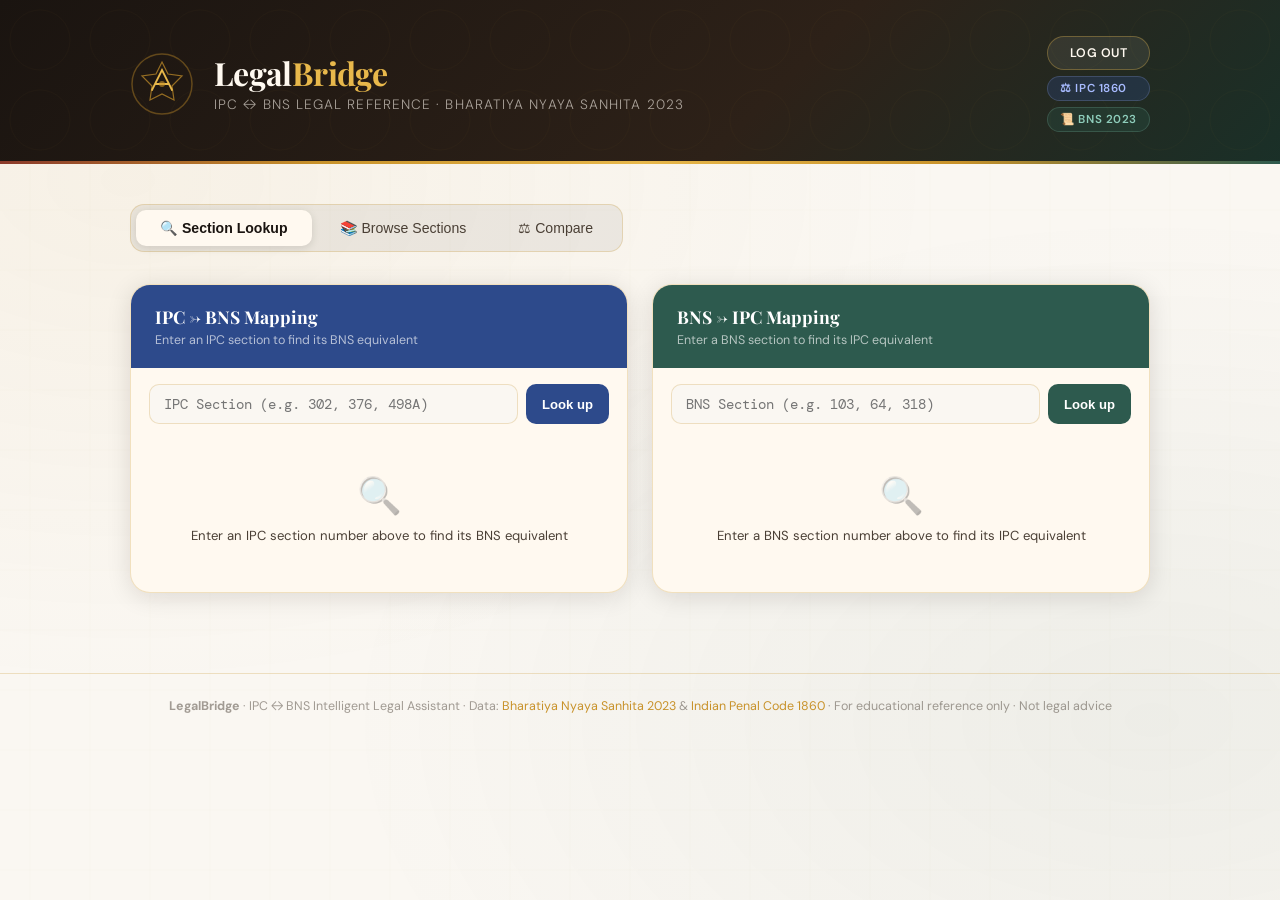
==== frontend/index.html @ 5979b71e "implement login and abount page" ====
<!DOCTYPE html>
<html lang="en">
<head>
<meta charset="UTF-8">
<meta name="viewport" content="width=device-width, initial-scale=1.0">
<title>LegalBridge - IPC to BNS Intelligent Legal Assistant</title>
<link rel="preconnect" href="https://fonts.googleapis.com">
<link rel="preconnect" href="https://fonts.gstatic.com" crossorigin>
<link href="https://fonts.googleapis.com/css2?family=Playfair+Display:wght@400;600;700&family=DM+Sans:wght@300;400;500;600&family=DM+Mono:wght@400;500&display=swap" rel="stylesheet">
<link rel="stylesheet" href="./styles.css">
</head>
<body>
<header>
  <div class="header-inner">
    <svg class="header-emblem" viewBox="0 0 64 64" fill="none" xmlns="http://www.w3.org/2000/svg">
      <circle cx="32" cy="32" r="30" stroke="#c8922a" stroke-width="1.5" stroke-opacity="0.4"/>
      <path d="M32 10 L38 22 L52 24 L42 34 L44 48 L32 42 L20 48 L22 34 L12 24 L26 22 Z" stroke="#c8922a" stroke-width="1.2" fill="none" stroke-opacity="0.7"/>
      <path d="M22 38 L32 18 L42 38 M26 32 L38 32" stroke="#e8b84b" stroke-width="1.8" stroke-linecap="round" fill="none"/>
      <circle cx="32" cy="32" r="3" fill="#c8922a" fill-opacity="0.6"/>
    </svg>
    <div class="header-text">
      <h1>Legal<span>Bridge</span></h1>
      <p>IPC ↔ BNS Legal Reference · Bharatiya Nyaya Sanhita 2023</p>
    </div>
    <div class="header-badges">
      <button class="logout-btn" type="button" onclick="logoutUser()">Log Out</button>
      <div class="badge badge-ipc">⚖ IPC 1860</div>
      <div class="badge badge-bns">📜 BNS 2023</div>
    </div>
  </div>
</header>

<main>
  <!-- TABS -->
  <div class="tabs">
    <button class="tab active" onclick="switchTab('lookup')">🔍 Section Lookup</button>
    <button class="tab" onclick="switchTab('search')">📚 Browse Sections</button>
    <button class="tab" onclick="switchTab('compare')">⚖ Compare</button>
  </div>

  <!-- LOOKUP TAB -->
  <div class="panel active" id="tab-lookup">
    <div class="lookup-grid">
      <!-- IPC to BNS -->
      <div class="sidebar-card lookup-card">
        <div class="compare-col-header lookup-card-header ipc-theme">
          <h3 class="lookup-card-title">IPC → BNS Mapping</h3>
          <p class="lookup-card-subtitle">Enter an IPC section to find its BNS equivalent</p>
        </div>
        <div class="sidebar-card-body">
          <div class="compare-section-input">
            <input type="text" id="ipcLookupInput" placeholder="IPC Section (e.g. 302, 376, 498A)" 
              onkeydown="if(event.key==='Enter') performLookup('ipc')">
            <button class="lookup-action ipc-action" onclick="performLookup('ipc')">Look up</button>
          </div>
          <div id="ipcLookupResult">
            <div class="empty-state">
              <div class="icon">🔍</div>
              <p>Enter an IPC section number above to find its BNS equivalent</p>
            </div>
          </div>
        </div>
      </div>

      <!-- BNS to IPC -->
      <div class="sidebar-card lookup-card">
        <div class="compare-col-header lookup-card-header bns-theme">
          <h3 class="lookup-card-title">BNS → IPC Mapping</h3>
          <p class="lookup-card-subtitle">Enter a BNS section to find its IPC equivalent</p>
        </div>
        <div class="sidebar-card-body">
          <div class="compare-section-input">
            <input type="text" id="bnsLookupInput" placeholder="BNS Section (e.g. 103, 64, 318)"
              onkeydown="if(event.key==='Enter') performLookup('bns')">
            <button class="lookup-action bns-action" onclick="performLookup('bns')">Look up</button>
          </div>
          <div id="bnsLookupResult">
            <div class="empty-state">
              <div class="icon">🔍</div>
              <p>Enter a BNS section number above to find its IPC equivalent</p>
            </div>
          </div>
        </div>
      </div>
    </div>
  </div>

  <!-- SEARCH/BROWSE TAB -->
  <div class="panel" id="tab-search">
    <div class="search-panel-inner">
      <h2>Browse All Sections</h2>
      <p>Search through all IPC and BNS sections by keyword, title, or section number</p>

      <div class="search-bar-row">
        <input type="text" class="search-input" id="browseInput" 
          placeholder="Search by keyword, title or section number (e.g. murder, theft, dowry, 302)..."
          oninput="browseSearch()" onkeydown="if(event.key==='Enter') browseSearch()">
        <button class="search-btn" onclick="browseSearch()">Search</button>
      </div>

      <div class="filter-row">
        <button class="filter-chip active" onclick="setFilter('all', this)">All Sections</button>
        <button class="filter-chip" onclick="setFilter('ipc', this)">IPC Only</button>
        <button class="filter-chip" onclick="setFilter('bns', this)">BNS Only</button>
        <button class="filter-chip" onclick="setFilter('new', this)">New in BNS</button>
        <button class="filter-chip" onclick="setFilter('deleted', this)">Deleted in BNS</button>
      </div>

      <div id="browseResults">
        <div class="no-results">
          <div class="icon">📚</div>
          <p>Type a keyword to search through 545 IPC and 357 BNS sections</p>
        </div>
      </div>
    </div>
  </div>

  <!-- COMPARE TAB -->
  <div class="panel" id="tab-compare">
    <div class="compare-grid">
      <div class="compare-col ipc-col sidebar-card compare-card">
        <div class="compare-col-header">
          <h3>Indian Penal Code 1860</h3>
          <p>The original criminal law of India</p>
        </div>
        <div class="compare-col-body">
          <div class="compare-section-input">
            <input type="text" id="compareIPC" placeholder="Enter IPC Section..."
              onkeydown="if(event.key==='Enter') compareSection('ipc')">
            <button onclick="compareSection('ipc')">Show</button>
          </div>
          <div id="compareIPCResult">
            <div class="empty-state">
              <div class="icon">⚖</div>
              <p>Enter an IPC section to view its details and BNS mapping</p>
            </div>
          </div>
        </div>
      </div>

      <div class="compare-connector">
        <div class="compare-connector-icon">⇄</div>
        <span>Maps to</span>
      </div>

      <div class="compare-col bns-col sidebar-card compare-card">
        <div class="compare-col-header">
          <h3>Bharatiya Nyaya Sanhita 2023</h3>
          <p>The new criminal law replacing IPC</p>
        </div>
        <div class="compare-col-body">
          <div class="compare-section-input">
            <input type="text" id="compareBNS" placeholder="Enter BNS Section..."
              onkeydown="if(event.key==='Enter') compareSection('bns')">
            <button onclick="compareSection('bns')">Show</button>
          </div>
          <div id="compareBNSResult">
            <div class="empty-state">
              <div class="icon">📜</div>
              <p>Enter a BNS section to view its details and IPC mapping</p>
            </div>
          </div>
        </div>
      </div>
    </div>
  </div>
</main>

<footer>
  <strong>LegalBridge</strong> · IPC ↔ BNS Intelligent Legal Assistant · 
  Data: <span>Bharatiya Nyaya Sanhita 2023</span> & <span>Indian Penal Code 1860</span> · 
  For educational reference only · Not legal advice
</footer>

<script src="./legal-data.js"></script>
<script src="./app.js"></script>
</body>
</html>
---- frontend/styles.css ----
:root {
    --ink: #1a1410;
    --ink-light: #4a3f35;
    --cream: #faf7f2;
    --warm-white: #fff9f0;
    --gold: #c8922a;
    --gold-light: #e8b84b;
    --gold-pale: #f5e9ce;
    --rust: #8b3a2a;
    --sage: #2d5a4e;
    --sage-light: #4a7c6e;
    --border: rgba(200, 146, 42, 0.25);
    --shadow: rgba(26, 20, 16, 0.12);
    --ipc-color: #2d4a8b;
    --ipc-light: #e8edf7;
    --bns-color: #2d5a4e;
    --bns-light: #e6f0ed;
    --new-color: #7b3a8b;
    --new-light: #f0e6f5;
  }

  * { box-sizing: border-box; margin: 0; padding: 0; }

  body {
    font-family: 'DM Sans', sans-serif;
    background: var(--cream);
    color: var(--ink);
    min-height: 100vh;
    overflow-x: hidden;
  }

  /* BACKGROUND TEXTURE */
  body::before {
    content: '';
    position: fixed;
    inset: 0;
    background: 
      radial-gradient(ellipse at 10% 20%, rgba(200,146,42,0.06) 0%, transparent 50%),
      radial-gradient(ellipse at 90% 80%, rgba(45,90,78,0.06) 0%, transparent 50%),
      url("data:image/svg+xml,%3Csvg xmlns='http://www.w3.org/2000/svg' width='60' height='60'%3E%3Cpath d='M0 0h60v60H0z' fill='none'/%3E%3Cpath d='M30 0v60M0 30h60' stroke='%23c8922a' stroke-width='0.3' stroke-opacity='0.08'/%3E%3C/svg%3E");
    pointer-events: none;
    z-index: 0;
  }

  /* HEADER */
  header {
    position: relative;
    z-index: 10;
    background: linear-gradient(135deg, var(--ink) 0%, #2d2118 60%, #1a3028 100%);
    padding: 0;
    overflow: hidden;
  }

  header::before {
    content: '';
    position: absolute;
    inset: 0;
    background: url("data:image/svg+xml,%3Csvg xmlns='http://www.w3.org/2000/svg' width='80' height='80'%3E%3Ccircle cx='40' cy='40' r='30' fill='none' stroke='%23c8922a' stroke-width='0.5' stroke-opacity='0.12'/%3E%3C/svg%3E");
    opacity: 0.5;
  }

  header::after {
    content: '';
    position: absolute;
    bottom: 0;
    left: 0;
    right: 0;
    height: 3px;
    background: linear-gradient(90deg, var(--rust), var(--gold), var(--gold-light), var(--gold), var(--sage));
  }

  .header-inner {
    position: relative;
    max-width: 1100px;
    margin: 0 auto;
    padding: 36px 40px 32px;
    display: flex;
    align-items: center;
    gap: 20px;
  }

  .header-emblem {
    width: 64px;
    height: 64px;
    flex-shrink: 0;
  }

  .header-text h1 {
    font-family: 'Playfair Display', serif;
    font-size: 2rem;
    font-weight: 700;
    color: var(--warm-white);
    letter-spacing: -0.02em;
    line-height: 1.1;
  }

  .header-text h1 span {
    color: var(--gold-light);
  }

  .header-text p {
    color: rgba(255,249,240,0.6);
    font-size: 0.85rem;
    margin-top: 6px;
    font-weight: 300;
    letter-spacing: 0.08em;
    text-transform: uppercase;
  }

  .header-badges {
    margin-left: auto;
    display: flex;
    flex-direction: column;
    gap: 6px;
    text-align: right;
  }

  .logout-btn {
    padding: 8px 14px;
    border-radius: 999px;
    border: 1px solid rgba(232, 184, 75, 0.32);
    background: rgba(255, 249, 240, 0.08);
    color: var(--warm-white);
    font-family: 'DM Sans', sans-serif;
    font-size: 0.78rem;
    font-weight: 600;
    letter-spacing: 0.04em;
    text-transform: uppercase;
    cursor: pointer;
    transition: transform 0.2s, background 0.2s, border-color 0.2s;
  }

  .logout-btn:hover {
    transform: translateY(-1px);
    background: rgba(232, 184, 75, 0.16);
    border-color: rgba(232, 184, 75, 0.5);
  }

  .badge {
    display: inline-flex;
    align-items: center;
    gap: 6px;
    padding: 4px 12px;
    border-radius: 100px;
    font-size: 0.72rem;
    font-weight: 600;
    letter-spacing: 0.05em;
    text-transform: uppercase;
  }

  .badge-ipc { background: rgba(45,74,139,0.3); color: #a8bbff; border: 1px solid rgba(168,187,255,0.2); }
  .badge-bns { background: rgba(45,90,78,0.3); color: #8ecdbb; border: 1px solid rgba(142,205,187,0.2); }

  /* MAIN */
  main {
    position: relative;
    z-index: 1;
    max-width: 1100px;
    margin: 0 auto;
    padding: 40px 40px 80px;
  }

  /* TABS */
  .tabs {
    display: flex;
    gap: 4px;
    background: rgba(26,20,16,0.06);
    border-radius: 14px;
    padding: 5px;
    margin-bottom: 32px;
    width: fit-content;
    border: 1px solid var(--border);
  }

  .tab {
    padding: 10px 24px;
    border-radius: 10px;
    font-size: 0.88rem;
    font-weight: 500;
    cursor: pointer;
    border: none;
    background: transparent;
    color: var(--ink-light);
    transition: all 0.2s;
    display: flex;
    align-items: center;
    gap: 8px;
  }

  .tab.active {
    background: var(--warm-white);
    color: var(--ink);
    font-weight: 600;
    box-shadow: 0 2px 8px var(--shadow);
  }

  .tab:hover:not(.active) { background: rgba(255,249,240,0.5); color: var(--ink); }

  /* PANELS */
  .panel { display: none; }
  .panel.active { display: block; }

  /* AI ASSISTANT PANEL */
  .ai-panel {
    display: grid;
    grid-template-columns: 1fr 380px;
    gap: 24px;
    align-items: start;
  }

  /* CHAT SECTION */
  .chat-section {
    background: var(--warm-white);
    border-radius: 20px;
    border: 1px solid var(--border);
    overflow: hidden;
    box-shadow: 0 4px 24px var(--shadow);
    display: flex;
    flex-direction: column;
  }

  .chat-header {
    padding: 18px 24px;
    background: linear-gradient(135deg, var(--ink) 0%, #2d2118 100%);
    display: flex;
    align-items: center;
    gap: 12px;
  }

  .chat-header-icon {
    width: 36px;
    height: 36px;
    background: linear-gradient(135deg, var(--gold), var(--gold-light));
    border-radius: 50%;
    display: flex;
    align-items: center;
    justify-content: center;
    font-size: 16px;
  }

  .chat-header h3 {
    font-family: 'Playfair Display', serif;
    color: var(--warm-white);
    font-size: 1rem;
    font-weight: 600;
  }

  .chat-header p {
    color: rgba(255,249,240,0.55);
    font-size: 0.75rem;
    margin-top: 1px;
  }

  .ai-status {
    margin-left: auto;
    display: flex;
    align-items: center;
    gap: 6px;
    font-size: 0.72rem;
    color: #8ecdbb;
    font-weight: 500;
  }

  .ai-dot {
    width: 7px;
    height: 7px;
    background: #4ade80;
    border-radius: 50%;
    animation: pulse-dot 2s ease-in-out infinite;
  }

  @keyframes pulse-dot {
    0%, 100% { opacity: 1; transform: scale(1); }
    50% { opacity: 0.5; transform: scale(0.8); }
  }

  .chat-messages {
    min-height: 380px;
    max-height: 500px;
    overflow-y: auto;
    padding: 20px;
    display: flex;
    flex-direction: column;
    gap: 16px;
    scroll-behavior: smooth;
  }

  .chat-messages::-webkit-scrollbar { width: 4px; }
  .chat-messages::-webkit-scrollbar-track { background: transparent; }
  .chat-messages::-webkit-scrollbar-thumb { background: var(--border); border-radius: 4px; }

  .message {
    display: flex;
    gap: 12px;
    animation: msg-in 0.3s ease-out;
  }

  @keyframes msg-in {
    from { opacity: 0; transform: translateY(10px); }
    to { opacity: 1; transform: translateY(0); }
  }

  .message.user { flex-direction: row-reverse; }

  .msg-avatar {
    width: 34px;
    height: 34px;
    border-radius: 50%;
    display: flex;
    align-items: center;
    justify-content: center;
    font-size: 15px;
    flex-shrink: 0;
    margin-top: 2px;
  }

  .msg-avatar.ai { background: linear-gradient(135deg, var(--ink), #2d2118); color: var(--gold-light); border: 1px solid var(--border); }
  .msg-avatar.user { background: linear-gradient(135deg, var(--sage), var(--sage-light)); color: white; }

  .msg-bubble {
    max-width: 82%;
    padding: 12px 16px;
    border-radius: 16px;
    font-size: 0.875rem;
    line-height: 1.65;
  }

  .message.ai .msg-bubble {
    background: rgba(200,146,42,0.06);
    border: 1px solid var(--border);
    border-top-left-radius: 4px;
    color: var(--ink);
  }

  .message.user .msg-bubble {
    background: linear-gradient(135deg, var(--sage), var(--sage-light));
    color: white;
    border-top-right-radius: 4px;
  }

  .msg-bubble strong { font-weight: 600; }
  .msg-bubble .section-tag {
    display: inline-block;
    padding: 1px 8px;
    border-radius: 4px;
    font-size: 0.78rem;
    font-weight: 600;
    font-family: 'DM Mono', monospace;
    margin: 1px 2px;
  }

  .section-tag.ipc { background: var(--ipc-light); color: var(--ipc-color); }
  .section-tag.bns { background: var(--bns-light); color: var(--bns-color); }

  .typing-indicator {
    display: flex;
    align-items: center;
    gap: 4px;
    padding: 12px 16px;
  }

  .typing-dot {
    width: 7px;
    height: 7px;
    background: var(--gold);
    border-radius: 50%;
    animation: typing 1.2s ease-in-out infinite;
  }

  .typing-dot:nth-child(2) { animation-delay: 0.2s; }
  .typing-dot:nth-child(3) { animation-delay: 0.4s; }

  @keyframes typing {
    0%, 60%, 100% { transform: translateY(0); opacity: 0.4; }
    30% { transform: translateY(-6px); opacity: 1; }
  }

  /* CHAT INPUT */
  .chat-input-area {
    padding: 16px 20px;
    border-top: 1px solid var(--border);
    background: var(--cream);
    display: flex;
    gap: 10px;
  }

  .chat-input {
    flex: 1;
    padding: 12px 16px;
    border-radius: 12px;
    border: 1.5px solid var(--border);
    background: var(--warm-white);
    font-family: 'DM Sans', sans-serif;
    font-size: 0.88rem;
    color: var(--ink);
    outline: none;
    resize: none;
    transition: border-color 0.2s;
    min-height: 48px;
    max-height: 120px;
  }

  .chat-input:focus { border-color: var(--gold); }
  .chat-input::placeholder { color: rgba(74,63,53,0.45); }

  .send-btn {
    width: 48px;
    height: 48px;
    border-radius: 12px;
    border: none;
    background: linear-gradient(135deg, var(--gold), var(--gold-light));
    color: var(--ink);
    cursor: pointer;
    display: flex;
    align-items: center;
    justify-content: center;
    font-size: 18px;
    transition: all 0.2s;
    flex-shrink: 0;
  }

  .send-btn:hover { transform: translateY(-1px); box-shadow: 0 4px 12px rgba(200,146,42,0.4); }
  .send-btn:active { transform: translateY(0); }
  .send-btn:disabled { opacity: 0.4; cursor: not-allowed; transform: none; }

  /* QUICK PROMPTS */
  .quick-prompts {
    padding: 14px 20px;
    border-top: 1px solid var(--border);
    display: flex;
    flex-wrap: wrap;
    gap: 6px;
    background: rgba(200,146,42,0.03);
  }

  .quick-prompts p {
    width: 100%;
    font-size: 0.72rem;
    color: var(--ink-light);
    font-weight: 500;
    letter-spacing: 0.05em;
    text-transform: uppercase;
    margin-bottom: 2px;
  }

  .qprompt {
    padding: 6px 12px;
    border-radius: 8px;
    border: 1px solid var(--border);
    background: var(--warm-white);
    font-size: 0.78rem;
    color: var(--ink-light);
    cursor: pointer;
    transition: all 0.15s;
    font-family: 'DM Sans', sans-serif;
  }

  .qprompt:hover { background: var(--gold-pale); color: var(--ink); border-color: var(--gold); }

  /* SIDEBAR */
  .sidebar { display: flex; flex-direction: column; gap: 16px; }

  .sidebar-card {
    background: var(--warm-white);
    border-radius: 16px;
    border: 1px solid var(--border);
    overflow: hidden;
    box-shadow: 0 2px 12px var(--shadow);
  }

  .sidebar-card-header {
    padding: 14px 18px;
    display: flex;
    align-items: center;
    gap: 10px;
    border-bottom: 1px solid var(--border);
  }

  .sidebar-card-header h3 {
    font-size: 0.85rem;
    font-weight: 600;
    color: var(--ink);
  }

  .sidebar-card-header .icon {
    width: 28px;
    height: 28px;
    border-radius: 8px;
    display: flex;
    align-items: center;
    justify-content: center;
    font-size: 13px;
  }

  .sidebar-card-body { padding: 16px 18px; }

  /* LOOKUP SECTION */
  .lookup-group { margin-bottom: 12px; }

  .lookup-group label {
    display: block;
    font-size: 0.75rem;
    font-weight: 600;
    letter-spacing: 0.05em;
    text-transform: uppercase;
    color: var(--ink-light);
    margin-bottom: 6px;
  }

  .lookup-input-row {
    display: flex;
    gap: 8px;
  }

  .lookup-input {
    flex: 1;
    padding: 10px 14px;
    border-radius: 10px;
    border: 1.5px solid var(--border);
    background: var(--cream);
    font-family: 'DM Mono', monospace;
    font-size: 0.88rem;
    color: var(--ink);
    outline: none;
    transition: border-color 0.2s;
  }

  .lookup-input:focus { border-color: var(--gold); }
  .lookup-input::placeholder { color: rgba(74,63,53,0.35); font-family: 'DM Sans', sans-serif; }

  .lookup-btn {
    padding: 10px 16px;
    border-radius: 10px;
    border: none;
    font-size: 0.82rem;
    font-weight: 600;
    cursor: pointer;
    transition: all 0.2s;
    white-space: nowrap;
  }

  .lookup-btn.ipc-btn { background: var(--ipc-light); color: var(--ipc-color); }
  .lookup-btn.ipc-btn:hover { background: var(--ipc-color); color: white; }
  .lookup-btn.bns-btn { background: var(--bns-light); color: var(--bns-color); }
  .lookup-btn.bns-btn:hover { background: var(--bns-color); color: white; }

  /* RESULT CARD */
  .result-card {
    border-radius: 12px;
    border: 1px solid var(--border);
    overflow: hidden;
    margin-bottom: 10px;
    transition: all 0.2s;
  }

  .result-card:hover { box-shadow: 0 4px 16px var(--shadow); }

  .result-card-header {
    padding: 10px 14px;
    display: flex;
    align-items: center;
    gap: 10px;
  }

  .result-card.ipc .result-card-header { background: var(--ipc-light); }
  .result-card.bns .result-card-header { background: var(--bns-light); }
  .result-card.new .result-card-header { background: var(--new-light); }

  .section-number {
    font-family: 'DM Mono', monospace;
    font-size: 0.85rem;
    font-weight: 600;
    padding: 3px 10px;
    border-radius: 6px;
  }

  .result-card.ipc .section-number { background: var(--ipc-color); color: white; }
  .result-card.bns .section-number { background: var(--bns-color); color: white; }
  .result-card.new .section-number { background: var(--new-color); color: white; }

  .result-card-title {
    font-size: 0.82rem;
    font-weight: 600;
    color: var(--ink);
    flex: 1;
    line-height: 1.3;
  }

  .result-card-body {
    padding: 12px 14px;
    font-size: 0.8rem;
    color: var(--ink-light);
    line-height: 1.65;
    border-top: 1px solid rgba(200,146,42,0.1);
    max-height: 120px;
    overflow-y: auto;
  }

  .result-card-body::-webkit-scrollbar { width: 3px; }
  .result-card-body::-webkit-scrollbar-thumb { background: var(--border); border-radius: 3px; }

  .result-card-footer {
    padding: 8px 14px;
    background: rgba(200,146,42,0.04);
    border-top: 1px solid rgba(200,146,42,0.1);
    display: flex;
    align-items: center;
    gap: 6px;
    flex-wrap: wrap;
  }

  .result-card-footer span {
    font-size: 0.72rem;
    color: var(--ink-light);
    font-weight: 500;
  }

  .map-tag {
    display: inline-flex;
    align-items: center;
    gap: 4px;
    padding: 2px 8px;
    border-radius: 4px;
    font-size: 0.72rem;
    font-weight: 600;
    font-family: 'DM Mono', monospace;
    cursor: pointer;
    transition: all 0.15s;
    text-decoration: none;
  }

  .map-tag.ipc { background: var(--ipc-light); color: var(--ipc-color); }
  .map-tag.ipc:hover { background: var(--ipc-color); color: white; }
  .map-tag.bns { background: var(--bns-light); color: var(--bns-color); }
  .map-tag.bns:hover { background: var(--bns-color); color: white; }
  .map-tag.new-section { background: var(--new-light); color: var(--new-color); }

  /* SEARCH PANEL */
  .search-panel-inner {
    background: var(--warm-white);
    border-radius: 20px;
    border: 1px solid var(--border);
    padding: 28px;
    box-shadow: 0 4px 24px var(--shadow);
  }

  .search-panel-inner h2 {
    font-family: 'Playfair Display', serif;
    font-size: 1.4rem;
    margin-bottom: 6px;
    color: var(--ink);
  }

  .search-panel-inner > p {
    color: var(--ink-light);
    font-size: 0.875rem;
    margin-bottom: 24px;
  }

  .search-bar-row {
    display: flex;
    gap: 12px;
    margin-bottom: 24px;
  }

  .search-input {
    flex: 1;
    padding: 14px 18px;
    border-radius: 12px;
    border: 2px solid var(--border);
    background: var(--cream);
    font-family: 'DM Sans', sans-serif;
    font-size: 0.92rem;
    color: var(--ink);
    outline: none;
    transition: border-color 0.2s;
  }

  .search-input:focus { border-color: var(--gold); }

  .search-btn {
    padding: 14px 24px;
    border-radius: 12px;
    border: none;
    background: linear-gradient(135deg, var(--ink), #2d2118);
    color: var(--gold-light);
    font-size: 0.9rem;
    font-weight: 600;
    cursor: pointer;
    transition: all 0.2s;
    white-space: nowrap;
  }

  .search-btn:hover { transform: translateY(-1px); box-shadow: 0 4px 16px var(--shadow); }

  .filter-row {
    display: flex;
    gap: 8px;
    margin-bottom: 24px;
    flex-wrap: wrap;
  }

  .filter-chip {
    padding: 7px 16px;
    border-radius: 100px;
    border: 1.5px solid var(--border);
    background: transparent;
    font-size: 0.8rem;
    font-weight: 500;
    cursor: pointer;
    transition: all 0.15s;
    color: var(--ink-light);
    font-family: 'DM Sans', sans-serif;
  }

  .filter-chip.active, .filter-chip:hover {
    background: var(--gold-pale);
    border-color: var(--gold);
    color: var(--ink);
  }

  .results-grid {
    display: grid;
    grid-template-columns: repeat(auto-fill, minmax(300px, 1fr));
    gap: 16px;
  }

  .no-results {
    text-align: center;
    padding: 60px 20px;
    color: var(--ink-light);
  }

  .no-results .icon { font-size: 48px; margin-bottom: 12px; opacity: 0.5; }
  .no-results p { font-size: 0.95rem; }

  /* COMPARE PANEL */
  .compare-grid {
    display: grid;
    grid-template-columns: 1fr 60px 1fr;
    gap: 0;
    align-items: start;
  }

  .compare-col {
    background: var(--warm-white);
    border-radius: 20px;
    border: 1px solid var(--border);
    overflow: hidden;
    box-shadow: 0 4px 24px var(--shadow);
  }

  .compare-col-header {
    padding: 20px 24px;
  }

  .compare-col.ipc-col .compare-col-header { background: var(--ipc-color); }
  .compare-col.bns-col .compare-col-header { background: var(--bns-color); }

  .compare-col-header h3 {
    font-family: 'Playfair Display', serif;
    color: white;
    font-size: 1.1rem;
  }

  .compare-col-header p { color: rgba(255,255,255,0.65); font-size: 0.78rem; margin-top: 4px; }

  .compare-col-body { padding: 20px; }

  .compare-connector {
    display: flex;
    flex-direction: column;
    align-items: center;
    justify-content: center;
    padding-top: 100px;
    gap: 8px;
    color: var(--gold);
    font-size: 24px;
    opacity: 0.6;
  }

  .compare-connector span { font-size: 0.7rem; font-weight: 700; letter-spacing: 0.1em; color: var(--gold); text-transform: uppercase; writing-mode: horizontal-tb; }

  .compare-section-input {
    display: flex;
    gap: 8px;
    margin-bottom: 16px;
  }

  .compare-section-input input {
    flex: 1;
    padding: 10px 14px;
    border-radius: 10px;
    border: 1.5px solid var(--border);
    background: var(--cream);
    font-family: 'DM Mono', monospace;
    font-size: 0.88rem;
    color: var(--ink);
    outline: none;
  }

  .compare-section-input input:focus { border-color: var(--gold); }
  .compare-section-input button {
    padding: 10px 16px;
    border-radius: 10px;
    border: none;
    font-size: 0.82rem;
    font-weight: 600;
    cursor: pointer;
    transition: all 0.2s;
  }

  .ipc-col .compare-section-input button { background: var(--ipc-color); color: white; }
  .bns-col .compare-section-input button { background: var(--bns-color); color: white; }

  .compare-result { min-height: 200px; }

  /* STATS CARD */
  .stats-row {
    display: grid;
    grid-template-columns: repeat(4, 1fr);
    gap: 14px;
    margin-bottom: 32px;
  }

  .stat-card {
    background: var(--warm-white);
    border-radius: 14px;
    border: 1px solid var(--border);
    padding: 18px 20px;
    text-align: center;
    box-shadow: 0 2px 10px var(--shadow);
  }

  .stat-number {
    font-family: 'Playfair Display', serif;
    font-size: 2rem;
    font-weight: 700;
    color: var(--gold);
    line-height: 1;
  }

  .stat-label { font-size: 0.75rem; color: var(--ink-light); margin-top: 4px; font-weight: 500; }

  /* LOADING */
  .loading {
    display: flex;
    align-items: center;
    gap: 8px;
    color: var(--ink-light);
    font-size: 0.85rem;
    padding: 12px 0;
  }

  .spinner {
    width: 18px;
    height: 18px;
    border: 2px solid var(--border);
    border-top-color: var(--gold);
    border-radius: 50%;
    animation: spin 0.8s linear infinite;
  }

  @keyframes spin { to { transform: rotate(360deg); } }

  /* EMPTY STATE */
  .empty-state {
    text-align: center;
    padding: 32px 16px;
    color: var(--ink-light);
  }

  .empty-state .icon { font-size: 36px; margin-bottom: 8px; opacity: 0.4; }
  .empty-state p { font-size: 0.82rem; }

  /* FOOTER */
  footer {
    position: relative;
    z-index: 1;
    text-align: center;
    padding: 24px 40px;
    border-top: 1px solid var(--border);
    color: rgba(74,63,53,0.5);
    font-size: 0.78rem;
  }

  footer span { color: var(--gold); }

  /* RESPONSIVE */
  @media (max-width: 860px) {
    .ai-panel { grid-template-columns: 1fr; }`r`n    .lookup-grid { grid-template-columns: 1fr; }
    .header-inner { flex-wrap: wrap; }
    .header-badges { margin-left: 0; flex-direction: row; }
    .logout-btn { margin-left: auto; }
    .compare-grid { grid-template-columns: 1fr; }
    .compare-connector { display: none; }
    .stats-row { grid-template-columns: repeat(2, 1fr); }
    main { padding: 24px 20px 60px; }
  }

  /* TOOLTIP */
  [data-tooltip] { position: relative; cursor: help; }
  [data-tooltip]::after {
    content: attr(data-tooltip);
    position: absolute;
    bottom: calc(100% + 6px);
    left: 50%;
    transform: translateX(-50%);
    background: var(--ink);
    color: var(--warm-white);
    padding: 5px 10px;
    border-radius: 6px;
    font-size: 0.72rem;
    white-space: nowrap;
    pointer-events: none;
    opacity: 0;
    transition: opacity 0.2s;
    z-index: 100;
  }

  [data-tooltip]:hover::after { opacity: 1; }

  /* SCROLLBAR */
  ::-webkit-scrollbar { width: 6px; height: 6px; }
  ::-webkit-scrollbar-track { background: transparent; }
  ::-webkit-scrollbar-thumb { background: rgba(200,146,42,0.25); border-radius: 6px; }

  .msg-content p { margin-bottom: 8px; }
  .msg-content p:last-child { margin-bottom: 0; }
  .msg-content ul { padding-left: 18px; margin: 6px 0; }
  .msg-content li { margin-bottom: 4px; }

  .arrow-connector {
    display: flex;
    align-items: center;
    justify-content: center;
    font-size: 20px;
    color: var(--gold);
    margin: 4px 0;
  }

  .cleared-msg {
    text-align: center;
    color: var(--ink-light);
    font-size: 0.8rem;
    padding: 8px;
    font-style: italic;
  }
  .lookup-grid {
    display: grid;
    grid-template-columns: 1fr 1fr;
    gap: 24px;
  }

  .lookup-card,
  .compare-card {
    border-radius: 20px;
  }

  .lookup-card {
    box-shadow: 0 4px 24px var(--shadow);
  }

  .lookup-card-header {
    padding: 20px 24px;
  }

  .lookup-card-header.ipc-theme {
    background: var(--ipc-color);
  }

  .lookup-card-header.bns-theme {
    background: var(--bns-color);
  }

  .lookup-card-title {
    font-family: 'Playfair Display', serif;
    color: white;
    font-size: 1.1rem;
  }

  .lookup-card-subtitle {
    color: rgba(255,255,255,0.65);
    font-size: 0.78rem;
    margin-top: 4px;
  }

  .lookup-action {
    padding: 10px 16px;
    border-radius: 10px;
    border: none;
    color: white;
    font-size: 0.82rem;
    font-weight: 600;
    cursor: pointer;
    transition: all 0.2s;
  }

  .lookup-action.ipc-action {
    background: var(--ipc-color);
  }

  .lookup-action.bns-action {
    background: var(--bns-color);
  }

  .compare-connector-icon {
    font-size: 28px;
  }

  .mapping-caption,
  .mapping-more,
  .mapping-empty,
  .results-meta {
    font-size: 0.8rem;
    color: var(--ink-light);
  }

  .mapping-caption {
    font-size: 0.72rem;
    font-weight: 500;
  }

  .mapping-more,
  .mapping-empty {
    font-size: 0.72rem;
  }

  .results-meta {
    margin-bottom: 14px;
  }

  .status-alert {
    padding: 10px;
    background: rgba(139,58,42,0.1);
    border-radius: 8px;
    font-size: 0.8rem;
    color: var(--rust);
  }

  .status-alert-spacious {
    padding: 12px;
    background: rgba(139,58,42,0.08);
    border-radius: 10px;
    font-size: 0.85rem;
  }

  .section-subheading {
    margin-top: 12px;
    margin-bottom: 8px;
    font-size: 0.78rem;
    font-weight: 600;
    letter-spacing: 0.05em;
    text-transform: uppercase;
    color: var(--ink-light);
  }

  .new-section-note {
    margin-top: 12px;
    padding: 10px 14px;
    background: var(--new-light);
    border-radius: 10px;
    font-size: 0.82rem;
    color: var(--new-color);
  }

  .text-danger {
    color: var(--rust);
  }
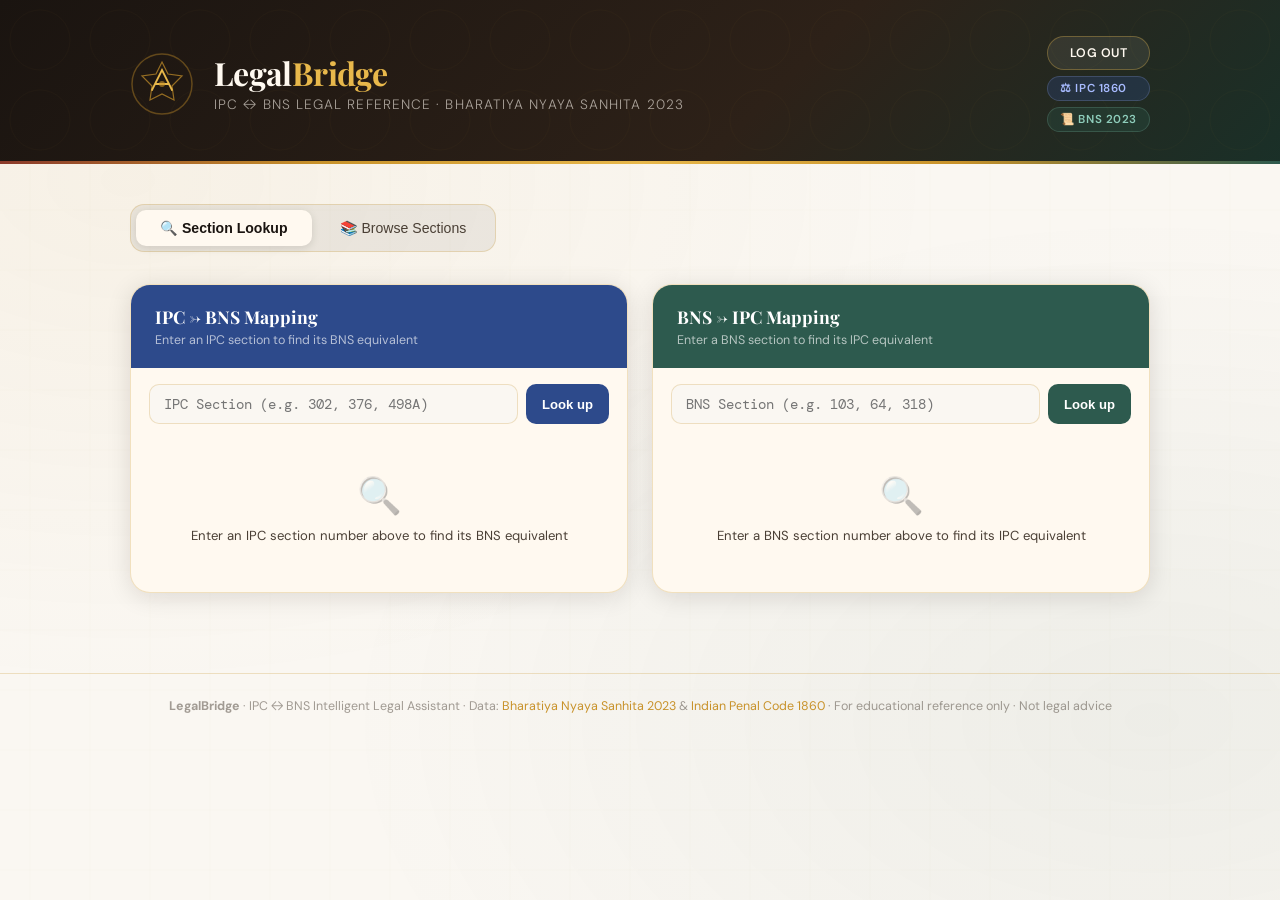
==== commit c4381f37: "removed duplicate compare section and finalized frontend integration" ====
--- a/frontend/index.html
+++ b/frontend/index.html
@@ -35,7 +35,6 @@
   <div class="tabs">
     <button class="tab active" onclick="switchTab('lookup')">🔍 Section Lookup</button>
     <button class="tab" onclick="switchTab('search')">📚 Browse Sections</button>
-    <button class="tab" onclick="switchTab('compare')">⚖ Compare</button>
   </div>
 
   <!-- LOOKUP TAB -->
@@ -115,55 +114,6 @@
     </div>
   </div>
 
-  <!-- COMPARE TAB -->
-  <div class="panel" id="tab-compare">
-    <div class="compare-grid">
-      <div class="compare-col ipc-col sidebar-card compare-card">
-        <div class="compare-col-header">
-          <h3>Indian Penal Code 1860</h3>
-          <p>The original criminal law of India</p>
-        </div>
-        <div class="compare-col-body">
-          <div class="compare-section-input">
-            <input type="text" id="compareIPC" placeholder="Enter IPC Section..."
-              onkeydown="if(event.key==='Enter') compareSection('ipc')">
-            <button onclick="compareSection('ipc')">Show</button>
-          </div>
-          <div id="compareIPCResult">
-            <div class="empty-state">
-              <div class="icon">⚖</div>
-              <p>Enter an IPC section to view its details and BNS mapping</p>
-            </div>
-          </div>
-        </div>
-      </div>
-
-      <div class="compare-connector">
-        <div class="compare-connector-icon">⇄</div>
-        <span>Maps to</span>
-      </div>
-
-      <div class="compare-col bns-col sidebar-card compare-card">
-        <div class="compare-col-header">
-          <h3>Bharatiya Nyaya Sanhita 2023</h3>
-          <p>The new criminal law replacing IPC</p>
-        </div>
-        <div class="compare-col-body">
-          <div class="compare-section-input">
-            <input type="text" id="compareBNS" placeholder="Enter BNS Section..."
-              onkeydown="if(event.key==='Enter') compareSection('bns')">
-            <button onclick="compareSection('bns')">Show</button>
-          </div>
-          <div id="compareBNSResult">
-            <div class="empty-state">
-              <div class="icon">📜</div>
-              <p>Enter a BNS section to view its details and IPC mapping</p>
-            </div>
-          </div>
-        </div>
-      </div>
-    </div>
-  </div>
 </main>
 
 <footer>
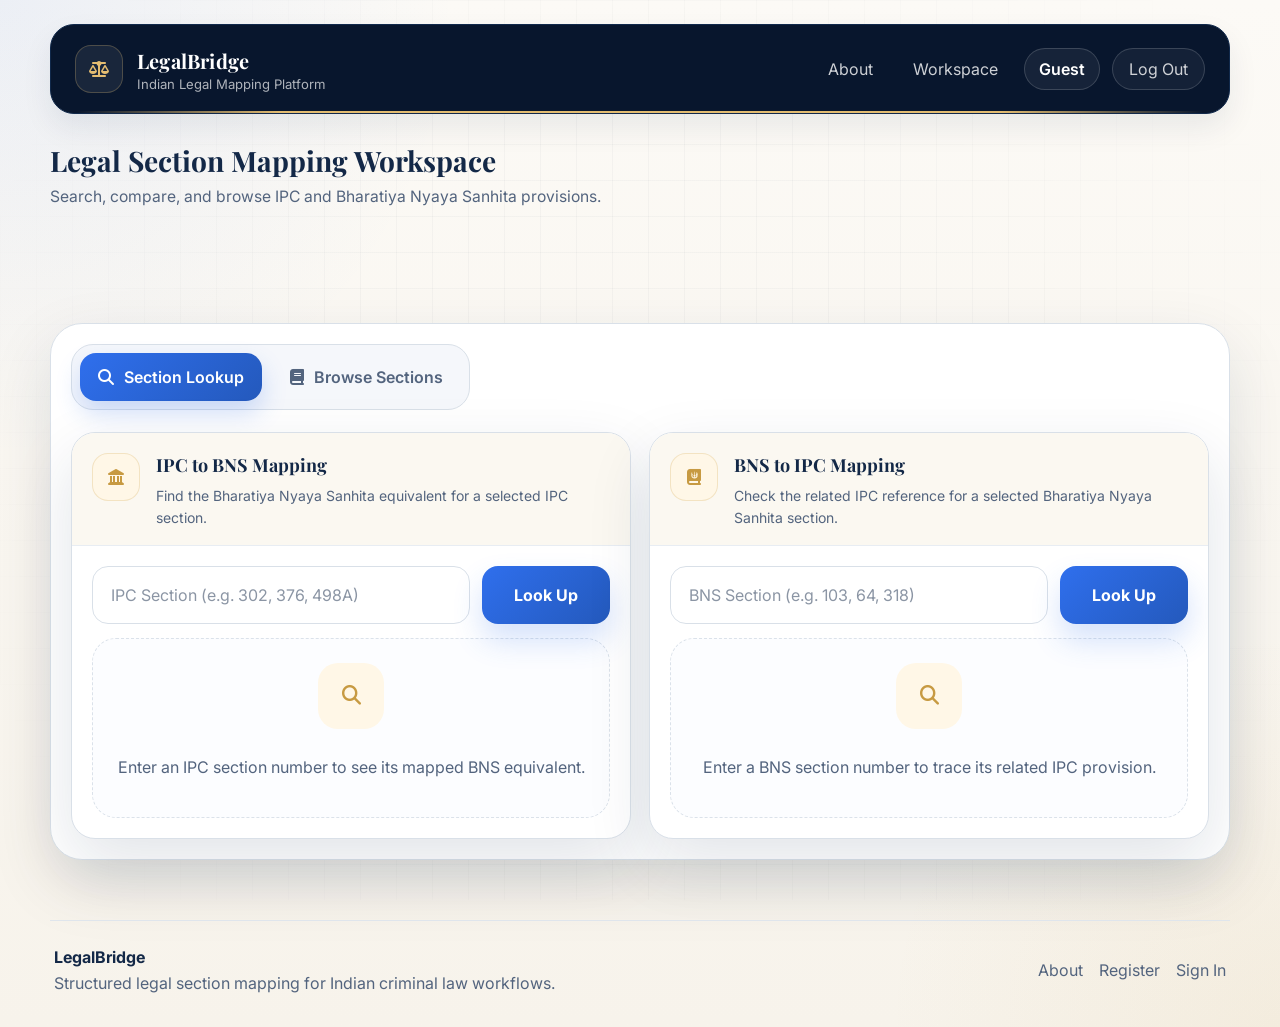
==== commit d822b567: "Merge pull request #3 from Nayana-ux/feature/khushi-ui-refinement refined homepage into compact lega" ====
--- a/frontend/index.html
+++ b/frontend/index.html
@@ -1,129 +1,156 @@
 <!DOCTYPE html>
 <html lang="en">
 <head>
-<meta charset="UTF-8">
-<meta name="viewport" content="width=device-width, initial-scale=1.0">
-<title>LegalBridge - IPC to BNS Intelligent Legal Assistant</title>
-<link rel="preconnect" href="https://fonts.googleapis.com">
-<link rel="preconnect" href="https://fonts.gstatic.com" crossorigin>
-<link href="https://fonts.googleapis.com/css2?family=Playfair+Display:wght@400;600;700&family=DM+Sans:wght@300;400;500;600&family=DM+Mono:wght@400;500&display=swap" rel="stylesheet">
-<link rel="stylesheet" href="./styles.css">
+  <meta charset="UTF-8">
+  <meta name="viewport" content="width=device-width, initial-scale=1.0">
+  <title>LegalBridge | Legal Mapping Platform</title>
+  <link rel="preconnect" href="https://fonts.googleapis.com">
+  <link rel="preconnect" href="https://fonts.gstatic.com" crossorigin>
+  <link href="https://fonts.googleapis.com/css2?family=Playfair+Display:wght@600;700&family=Inter:wght@400;500;600;700&display=swap" rel="stylesheet">
+  <link rel="stylesheet" href="https://cdnjs.cloudflare.com/ajax/libs/font-awesome/6.5.2/css/all.min.css">
+  <link rel="stylesheet" href="./auth.css">
+  <link rel="stylesheet" href="./styles.css">
 </head>
-<body>
-<header>
-  <div class="header-inner">
-    <svg class="header-emblem" viewBox="0 0 64 64" fill="none" xmlns="http://www.w3.org/2000/svg">
-      <circle cx="32" cy="32" r="30" stroke="#c8922a" stroke-width="1.5" stroke-opacity="0.4"/>
-      <path d="M32 10 L38 22 L52 24 L42 34 L44 48 L32 42 L20 48 L22 34 L12 24 L26 22 Z" stroke="#c8922a" stroke-width="1.2" fill="none" stroke-opacity="0.7"/>
-      <path d="M22 38 L32 18 L42 38 M26 32 L38 32" stroke="#e8b84b" stroke-width="1.8" stroke-linecap="round" fill="none"/>
-      <circle cx="32" cy="32" r="3" fill="#c8922a" fill-opacity="0.6"/>
-    </svg>
-    <div class="header-text">
-      <h1>Legal<span>Bridge</span></h1>
-      <p>IPC ↔ BNS Legal Reference · Bharatiya Nyaya Sanhita 2023</p>
-    </div>
-    <div class="header-badges">
-      <button class="logout-btn" type="button" onclick="logoutUser()">Log Out</button>
-      <div class="badge badge-ipc">⚖ IPC 1860</div>
-      <div class="badge badge-bns">📜 BNS 2023</div>
-    </div>
-  </div>
-</header>
+<body class="platform-page">
+  <div class="page-shell">
+    <header class="site-header">
+      <nav class="navbar">
+        <a class="brand" href="./index.html">
+          <span class="brand-mark"><i class="fa-solid fa-scale-balanced"></i></span>
+          <span class="brand-copy">
+            <strong>LegalBridge</strong>
+            <small>Indian Legal Mapping Platform</small>
+          </span>
+        </a>
+        <button class="nav-toggle" type="button" aria-label="Toggle navigation" data-nav-toggle>
+          <i class="fa-solid fa-bars"></i>
+        </button>
+        <div class="nav-links" data-nav-menu>
+          <a href="./about.html">About</a>
+          <a href="#workspace-tools">Workspace</a>
+          <span class="nav-user" data-current-user>Guest</span>
+          <button class="nav-logout" type="button" onclick="logoutUser()">Log Out</button>
+        </div>
+      </nav>
+    </header>
 
-<main>
-  <!-- TABS -->
-  <div class="tabs">
-    <button class="tab active" onclick="switchTab('lookup')">🔍 Section Lookup</button>
-    <button class="tab" onclick="switchTab('search')">📚 Browse Sections</button>
-  </div>
+    <main class="platform-main">
+      <section class="workspace-header">
+        <div class="workspace-header-copy">
+          <h1>Legal Section Mapping Workspace</h1>
+          <p>Search, compare, and browse IPC and Bharatiya Nyaya Sanhita provisions.</p>
+        </div>
+      </section>
 
-  <!-- LOOKUP TAB -->
-  <div class="panel active" id="tab-lookup">
-    <div class="lookup-grid">
-      <!-- IPC to BNS -->
-      <div class="sidebar-card lookup-card">
-        <div class="compare-col-header lookup-card-header ipc-theme">
-          <h3 class="lookup-card-title">IPC → BNS Mapping</h3>
-          <p class="lookup-card-subtitle">Enter an IPC section to find its BNS equivalent</p>
-        </div>
-        <div class="sidebar-card-body">
-          <div class="compare-section-input">
-            <input type="text" id="ipcLookupInput" placeholder="IPC Section (e.g. 302, 376, 498A)" 
-              onkeydown="if(event.key==='Enter') performLookup('ipc')">
-            <button class="lookup-action ipc-action" onclick="performLookup('ipc')">Look up</button>
+      <section class="content-section workspace-section" id="workspace-tools">
+
+        <div class="tabs-shell glass-panel">
+          <div class="tabs">
+            <button class="tab active" onclick="switchTab('lookup')">
+              <i class="fa-solid fa-magnifying-glass"></i>
+              <span>Section Lookup</span>
+            </button>
+            <button class="tab" onclick="switchTab('search')">
+              <i class="fa-solid fa-book"></i>
+              <span>Browse Sections</span>
+            </button>
           </div>
-          <div id="ipcLookupResult">
-            <div class="empty-state">
-              <div class="icon">🔍</div>
-              <p>Enter an IPC section number above to find its BNS equivalent</p>
+
+          <div class="panel active" id="tab-lookup">
+            <div class="lookup-grid">
+              <article class="tool-card glass-panel">
+                <div class="tool-card-header ipc-theme">
+                  <span class="tool-icon"><i class="fa-solid fa-landmark"></i></span>
+                  <div>
+                    <h3>IPC to BNS Mapping</h3>
+                    <p>Find the Bharatiya Nyaya Sanhita equivalent for a selected IPC section.</p>
+                  </div>
+                </div>
+                <div class="tool-card-body">
+                  <div class="compare-section-input">
+                    <input type="text" id="ipcLookupInput" placeholder="IPC Section (e.g. 302, 376, 498A)" onkeydown="if(event.key==='Enter') performLookup('ipc')">
+                    <button class="lookup-action ipc-action" onclick="performLookup('ipc')">Look Up</button>
+                  </div>
+                  <div id="ipcLookupResult">
+                    <div class="empty-state">
+                      <div class="icon"><i class="fa-solid fa-magnifying-glass"></i></div>
+                      <p>Enter an IPC section number to see its mapped BNS equivalent.</p>
+                    </div>
+                  </div>
+                </div>
+              </article>
+
+              <article class="tool-card glass-panel">
+                <div class="tool-card-header bns-theme">
+                  <span class="tool-icon"><i class="fa-solid fa-book-journal-whills"></i></span>
+                  <div>
+                    <h3>BNS to IPC Mapping</h3>
+                    <p>Check the related IPC reference for a selected Bharatiya Nyaya Sanhita section.</p>
+                  </div>
+                </div>
+                <div class="tool-card-body">
+                  <div class="compare-section-input">
+                    <input type="text" id="bnsLookupInput" placeholder="BNS Section (e.g. 103, 64, 318)" onkeydown="if(event.key==='Enter') performLookup('bns')">
+                    <button class="lookup-action bns-action" onclick="performLookup('bns')">Look Up</button>
+                  </div>
+                  <div id="bnsLookupResult">
+                    <div class="empty-state">
+                      <div class="icon"><i class="fa-solid fa-magnifying-glass"></i></div>
+                      <p>Enter a BNS section number to trace its related IPC provision.</p>
+                    </div>
+                  </div>
+                </div>
+              </article>
+            </div>
+          </div>
+
+          <div class="panel" id="tab-search">
+            <div class="search-panel-inner">
+              <div class="search-intro">
+                <h2>Browse All Sections</h2>
+                <p>Search across IPC and BNS sections by keyword, title, or section number.</p>
+              </div>
+
+              <div class="search-bar-row">
+                <input type="text" class="search-input" id="browseInput" placeholder="Search by keyword, title, or section number" oninput="browseSearch()" onkeydown="if(event.key==='Enter') browseSearch()">
+                <button class="search-btn" onclick="browseSearch()">Search</button>
+              </div>
+
+              <div class="filter-row">
+                <button class="filter-chip active" onclick="setFilter('all', this)">All Sections</button>
+                <button class="filter-chip" onclick="setFilter('ipc', this)">IPC Only</button>
+                <button class="filter-chip" onclick="setFilter('bns', this)">BNS Only</button>
+                <button class="filter-chip" onclick="setFilter('new', this)">New in BNS</button>
+                <button class="filter-chip" onclick="setFilter('deleted', this)">Deleted in BNS</button>
+              </div>
+
+              <div id="browseResults">
+                <div class="no-results">
+                  <div class="icon"><i class="fa-solid fa-book-open"></i></div>
+                  <p>Type a keyword to search through IPC and BNS sections.</p>
+                </div>
+              </div>
             </div>
           </div>
         </div>
+      </section>
+    </main>
+
+    <footer class="site-footer">
+      <div>
+        <strong>LegalBridge</strong>
+        <span>Structured legal section mapping for Indian criminal law workflows.</span>
       </div>
-
-      <!-- BNS to IPC -->
-      <div class="sidebar-card lookup-card">
-        <div class="compare-col-header lookup-card-header bns-theme">
-          <h3 class="lookup-card-title">BNS → IPC Mapping</h3>
-          <p class="lookup-card-subtitle">Enter a BNS section to find its IPC equivalent</p>
-        </div>
-        <div class="sidebar-card-body">
-          <div class="compare-section-input">
-            <input type="text" id="bnsLookupInput" placeholder="BNS Section (e.g. 103, 64, 318)"
-              onkeydown="if(event.key==='Enter') performLookup('bns')">
-            <button class="lookup-action bns-action" onclick="performLookup('bns')">Look up</button>
-          </div>
-          <div id="bnsLookupResult">
-            <div class="empty-state">
-              <div class="icon">🔍</div>
-              <p>Enter a BNS section number above to find its IPC equivalent</p>
-            </div>
-          </div>
-        </div>
+      <div class="footer-links">
+        <a href="./about.html">About</a>
+        <a href="./signup.html">Register</a>
+        <a href="./signin.html">Sign In</a>
       </div>
-    </div>
+    </footer>
   </div>
 
-  <!-- SEARCH/BROWSE TAB -->
-  <div class="panel" id="tab-search">
-    <div class="search-panel-inner">
-      <h2>Browse All Sections</h2>
-      <p>Search through all IPC and BNS sections by keyword, title, or section number</p>
-
-      <div class="search-bar-row">
-        <input type="text" class="search-input" id="browseInput" 
-          placeholder="Search by keyword, title or section number (e.g. murder, theft, dowry, 302)..."
-          oninput="browseSearch()" onkeydown="if(event.key==='Enter') browseSearch()">
-        <button class="search-btn" onclick="browseSearch()">Search</button>
-      </div>
-
-      <div class="filter-row">
-        <button class="filter-chip active" onclick="setFilter('all', this)">All Sections</button>
-        <button class="filter-chip" onclick="setFilter('ipc', this)">IPC Only</button>
-        <button class="filter-chip" onclick="setFilter('bns', this)">BNS Only</button>
-        <button class="filter-chip" onclick="setFilter('new', this)">New in BNS</button>
-        <button class="filter-chip" onclick="setFilter('deleted', this)">Deleted in BNS</button>
-      </div>
-
-      <div id="browseResults">
-        <div class="no-results">
-          <div class="icon">📚</div>
-          <p>Type a keyword to search through 545 IPC and 357 BNS sections</p>
-        </div>
-      </div>
-    </div>
-  </div>
-
-</main>
-
-<footer>
-  <strong>LegalBridge</strong> · IPC ↔ BNS Intelligent Legal Assistant · 
-  Data: <span>Bharatiya Nyaya Sanhita 2023</span> & <span>Indian Penal Code 1860</span> · 
-  For educational reference only · Not legal advice
-</footer>
-
-<script src="./legal-data.js"></script>
-<script src="./app.js"></script>
+  <script src="./legal-data.js"></script>
+  <script src="./auth.js"></script>
+  <script src="./app.js"></script>
 </body>
 </html>
-
--- a/frontend/auth.css
+++ b/frontend/auth.css
@@ -0,0 +1,979 @@
+:root {
+  --navy-950: #08162d;
+  --navy-900: #102344;
+  --navy-800: #1d3763;
+  --navy-700: #284d88;
+  --blue-500: #2f6fed;
+  --blue-600: #2459bc;
+  --white: #ffffff;
+  --offwhite: #f7f3eb;
+  --offwhite-strong: #fcfaf6;
+  --ink: #132847;
+  --ink-soft: #53647e;
+  --muted: #6c7b91;
+  --gold-500: #c79a42;
+  --gold-400: #e3bc71;
+  --gold-200: rgba(199, 154, 66, 0.16);
+  --slate-line: #d9e0e8;
+  --line: rgba(255, 255, 255, 0.14);
+  --shadow-xl: 0 24px 64px rgba(19, 40, 71, 0.12);
+  --shadow-md: 0 14px 30px rgba(19, 40, 71, 0.08);
+  --success: #34d399;
+  --danger: #ff7a8a;
+  --warning: #f7c66a;
+}
+
+* {
+  box-sizing: border-box;
+}
+
+html {
+  scroll-behavior: smooth;
+}
+
+body {
+  margin: 0;
+  font-family: "Inter", sans-serif;
+  color: var(--ink);
+  background:
+    radial-gradient(circle at top left, rgba(47, 111, 237, 0.08), transparent 28%),
+    radial-gradient(circle at bottom right, rgba(199, 154, 66, 0.08), transparent 24%),
+    linear-gradient(180deg, var(--offwhite-strong) 0%, var(--offwhite) 100%);
+  min-height: 100vh;
+  overflow-x: hidden;
+}
+
+body::before {
+  content: "";
+  position: fixed;
+  inset: 0;
+  pointer-events: none;
+  background:
+    linear-gradient(rgba(19, 40, 71, 0.03) 1px, transparent 1px),
+    linear-gradient(90deg, rgba(19, 40, 71, 0.03) 1px, transparent 1px);
+  background-size: 36px 36px;
+  mask-image: radial-gradient(circle at center, black 42%, transparent 90%);
+}
+
+a {
+  color: inherit;
+  text-decoration: none;
+}
+
+button,
+input {
+  font: inherit;
+}
+
+.page-shell {
+  position: relative;
+  min-height: 100vh;
+  padding: 24px;
+}
+
+.site-header,
+.site-footer,
+.auth-main,
+.about-main {
+  position: relative;
+  z-index: 1;
+}
+
+.navbar,
+.site-footer,
+.auth-layout,
+.hero-section,
+.content-section {
+  width: min(1180px, calc(100% - 24px));
+  margin: 0 auto;
+}
+
+.navbar {
+  position: relative;
+  display: flex;
+  align-items: center;
+  justify-content: space-between;
+  gap: 24px;
+  padding: 20px 24px;
+  border: 1px solid #11294b;
+  border-radius: 24px;
+  background: var(--navy-950);
+  box-shadow: var(--shadow-md);
+}
+
+.navbar::after {
+  content: "";
+  position: absolute;
+  left: 26px;
+  right: 26px;
+  bottom: 0;
+  height: 2px;
+  border-radius: 999px;
+  background: linear-gradient(90deg, transparent 0%, var(--gold-400) 18%, var(--gold-400) 82%, transparent 100%);
+}
+
+.brand {
+  display: inline-flex;
+  align-items: center;
+  gap: 14px;
+}
+
+.brand-mark {
+  width: 48px;
+  height: 48px;
+  display: grid;
+  place-items: center;
+  border-radius: 16px;
+  color: var(--gold-400);
+  background: rgba(255, 255, 255, 0.07);
+  border: 1px solid rgba(227, 188, 113, 0.26);
+}
+
+.brand-copy {
+  display: flex;
+  flex-direction: column;
+  gap: 2px;
+}
+
+.brand-copy strong {
+  font-family: "Playfair Display", serif;
+  font-size: 1.25rem;
+  letter-spacing: 0.01em;
+  color: var(--white);
+}
+
+.brand-copy small {
+  color: rgba(255, 255, 255, 0.68);
+  font-size: 0.82rem;
+}
+
+.nav-links {
+  display: flex;
+  align-items: center;
+  gap: 12px;
+}
+
+.nav-user {
+  display: inline-flex;
+  align-items: center;
+  min-height: 42px;
+  padding: 0 14px;
+  border-radius: 999px;
+  border: 1px solid rgba(255, 255, 255, 0.16);
+  color: var(--white);
+  background: rgba(255, 255, 255, 0.06);
+  font-weight: 600;
+  white-space: nowrap;
+}
+
+.nav-links a {
+  color: rgba(255, 255, 255, 0.8);
+  padding: 10px 14px;
+  border-radius: 999px;
+  transition: background 0.25s ease, color 0.25s ease, transform 0.25s ease;
+}
+
+.nav-links a:hover,
+.nav-links a:focus-visible {
+  color: var(--white);
+  background: rgba(255, 255, 255, 0.08);
+  transform: translateY(-1px);
+}
+
+.nav-cta {
+  border: 1px solid rgba(255, 255, 255, 0.16);
+  background: rgba(255, 255, 255, 0.06);
+}
+
+.nav-cta.active,
+.nav-cta:hover {
+  color: var(--white);
+  background: linear-gradient(135deg, var(--blue-500), var(--blue-600));
+}
+
+.nav-toggle {
+  display: none;
+  width: 44px;
+  height: 44px;
+  border: 1px solid rgba(255, 255, 255, 0.14);
+  border-radius: 14px;
+  background: rgba(255, 255, 255, 0.06);
+  color: var(--white);
+}
+
+.glass-panel {
+  border: 1px solid var(--slate-line);
+  background: var(--white);
+  box-shadow: var(--shadow-xl);
+}
+
+.auth-main {
+  padding: 48px 0 24px;
+}
+
+.auth-layout {
+  display: grid;
+  grid-template-columns: 1.05fr 0.95fr;
+  gap: 28px;
+  align-items: stretch;
+}
+
+.signin-layout {
+  grid-template-columns: 0.98fr 1.02fr;
+}
+
+.brand-panel,
+.form-panel {
+  border-radius: 32px;
+  padding: 34px;
+}
+
+.brand-panel {
+  border-color: #17345d;
+  background: linear-gradient(180deg, #0f223f 0%, #17345d 100%);
+  color: var(--white);
+}
+
+.form-panel {
+  background: var(--white);
+}
+
+.panel-badge,
+.eyebrow,
+.hero-chip {
+  display: inline-flex;
+  align-items: center;
+  gap: 8px;
+  width: fit-content;
+  padding: 8px 14px;
+  border-radius: 999px;
+  border: 1px solid rgba(199, 154, 66, 0.24);
+  background: #fff7e8;
+  color: #946b1c;
+  font-size: 0.82rem;
+  font-weight: 600;
+  text-transform: uppercase;
+  letter-spacing: 0.08em;
+}
+
+.brand-panel .panel-badge {
+  background: rgba(255, 255, 255, 0.08);
+  color: #ffe5b1;
+  border-color: rgba(227, 188, 113, 0.24);
+}
+
+.brand-panel h1,
+.hero-copy h1,
+.form-heading h2,
+.section-heading h2 {
+  margin: 18px 0 0;
+  font-family: "Playfair Display", serif;
+  line-height: 1.05;
+}
+
+.brand-panel h1,
+.hero-copy h1 {
+  font-size: clamp(2.4rem, 4vw, 4.7rem);
+}
+
+.form-heading h2,
+.section-heading h2 {
+  font-size: clamp(2rem, 3vw, 3rem);
+  color: var(--ink);
+}
+
+.brand-subtitle,
+.brand-description,
+.form-heading p,
+.hero-copy p,
+.two-col-copy p,
+.info-card p,
+.impact-item p,
+.stack-card p,
+.visual-grid p {
+  color: var(--ink-soft);
+  line-height: 1.7;
+}
+
+.brand-subtitle {
+  margin: 12px 0 0;
+  font-size: 1.05rem;
+  color: rgba(255, 255, 255, 0.86);
+}
+
+.brand-description {
+  margin: 18px 0 0;
+  max-width: 54ch;
+  color: rgba(255, 255, 255, 0.74);
+}
+
+.feature-list {
+  list-style: none;
+  padding: 0;
+  margin: 30px 0 0;
+  display: grid;
+  gap: 14px;
+}
+
+.feature-list li {
+  display: flex;
+  align-items: center;
+  gap: 12px;
+  color: #f7fbff;
+}
+
+.feature-list i {
+  width: 28px;
+  height: 28px;
+  display: grid;
+  place-items: center;
+  border-radius: 50%;
+  background: rgba(227, 188, 113, 0.18);
+  color: #ffd98d;
+}
+
+.legal-illustration,
+.trust-card {
+  margin-top: 34px;
+}
+
+.legal-illustration {
+  position: relative;
+  min-height: 260px;
+  overflow: hidden;
+  border-radius: 28px;
+  border: 1px solid rgba(255, 255, 255, 0.08);
+  background: linear-gradient(135deg, rgba(14, 35, 63, 0.92), rgba(30, 60, 102, 0.52));
+}
+
+.orb {
+  position: absolute;
+  border-radius: 50%;
+  filter: blur(10px);
+}
+
+.orb-one {
+  width: 180px;
+  height: 180px;
+  top: -50px;
+  left: -30px;
+  background: rgba(47, 111, 237, 0.32);
+}
+
+.orb-two {
+  width: 150px;
+  height: 150px;
+  right: -20px;
+  bottom: -30px;
+  background: rgba(227, 188, 113, 0.26);
+}
+
+.legal-card {
+  position: absolute;
+  inset: 28px;
+  padding: 24px;
+  border-radius: 24px;
+  border: 1px solid rgba(255, 255, 255, 0.14);
+  background: rgba(255, 255, 255, 0.08);
+}
+
+.legal-card-top {
+  display: flex;
+  align-items: center;
+  gap: 10px;
+  color: rgba(255, 255, 255, 0.84);
+  font-weight: 600;
+}
+
+.status-dot {
+  width: 10px;
+  height: 10px;
+  border-radius: 50%;
+  background: var(--success);
+  box-shadow: 0 0 0 8px rgba(52, 211, 153, 0.12);
+}
+
+.legal-card-grid,
+.visual-grid,
+.card-grid,
+.stack-grid,
+.impact-grid {
+  display: grid;
+  gap: 18px;
+}
+
+.legal-card-grid {
+  grid-template-columns: repeat(2, minmax(0, 1fr));
+  margin-top: 26px;
+}
+
+.mini-tile {
+  padding: 18px;
+  border-radius: 20px;
+  background: rgba(255, 255, 255, 0.08);
+  border: 1px solid rgba(255, 255, 255, 0.12);
+}
+
+.mini-tile.wide {
+  grid-column: 1 / -1;
+}
+
+.mini-tile i,
+.trust-card i,
+.info-card i,
+.stack-card i,
+.visual-grid i {
+  color: var(--gold-500);
+  font-size: 1.1rem;
+}
+
+.mini-tile span {
+  display: block;
+  margin-top: 12px;
+  color: rgba(255, 255, 255, 0.8);
+  font-weight: 600;
+}
+
+.trust-card {
+  padding: 22px;
+  border-radius: 24px;
+  background: rgba(255, 255, 255, 0.06);
+  border: 1px solid rgba(255, 255, 255, 0.12);
+}
+
+.trust-badge {
+  display: inline-flex;
+  align-items: center;
+  gap: 10px;
+  padding: 8px 14px;
+  border-radius: 999px;
+  background: rgba(255, 255, 255, 0.08);
+  color: #ffe5b1;
+  font-weight: 700;
+}
+
+.trust-card p {
+  margin: 16px 0 0;
+  color: rgba(255, 255, 255, 0.74);
+}
+
+.form-heading {
+  margin-bottom: 28px;
+}
+
+.auth-form {
+  display: grid;
+  gap: 18px;
+}
+
+.field-grid {
+  display: grid;
+  gap: 18px;
+}
+
+.field-group {
+  display: grid;
+  gap: 8px;
+}
+
+.field-group label {
+  font-weight: 600;
+  color: var(--ink);
+}
+
+.input-shell {
+  position: relative;
+  display: flex;
+  align-items: center;
+  gap: 12px;
+  min-height: 58px;
+  padding: 0 16px;
+  border: 1px solid var(--slate-line);
+  border-radius: 18px;
+  background: var(--white);
+  transition: border-color 0.2s ease, transform 0.2s ease, box-shadow 0.2s ease;
+}
+
+.input-shell:focus-within {
+  border-color: rgba(47, 111, 237, 0.65);
+  box-shadow: 0 0 0 4px rgba(47, 111, 237, 0.1);
+  transform: translateY(-1px);
+}
+
+.input-shell i {
+  color: #7a8798;
+}
+
+.input-shell input {
+  width: 100%;
+  border: 0;
+  outline: 0;
+  background: transparent;
+  color: var(--ink);
+}
+
+.input-shell input::placeholder {
+  color: #8b95a4;
+}
+
+.input-action {
+  border: 0;
+  background: transparent;
+  color: #7e8ba1;
+  cursor: pointer;
+}
+
+.field-group.is-valid .input-shell {
+  border-color: rgba(52, 211, 153, 0.7);
+}
+
+.field-group.is-invalid .input-shell {
+  border-color: rgba(255, 122, 138, 0.82);
+  animation: shake 0.28s ease;
+}
+
+.field-message {
+  min-height: 18px;
+  color: var(--danger);
+  font-size: 0.82rem;
+}
+
+.checkbox-row {
+  display: inline-flex;
+  align-items: flex-start;
+  gap: 12px;
+  color: var(--ink-soft);
+  line-height: 1.55;
+}
+
+.checkbox-row input {
+  margin-top: 4px;
+  accent-color: var(--blue-500);
+}
+
+.checkbox-row.compact {
+  align-items: center;
+}
+
+.checkbox-message {
+  margin-top: -10px;
+}
+
+.strength-meter {
+  display: grid;
+  grid-template-columns: repeat(4, minmax(0, 1fr));
+  gap: 8px;
+}
+
+.strength-meter span {
+  height: 6px;
+  border-radius: 999px;
+  background: #e7ecf2;
+  transition: background 0.2s ease, transform 0.2s ease;
+}
+
+.strength-meter span.active.weak {
+  background: var(--danger);
+}
+
+.strength-meter span.active.medium {
+  background: var(--warning);
+}
+
+.strength-meter span.active.strong {
+  background: var(--success);
+}
+
+.strength-copy {
+  color: var(--muted);
+  font-size: 0.88rem;
+}
+
+.form-meta,
+.hero-actions,
+.site-footer,
+.footer-links {
+  display: flex;
+  align-items: center;
+}
+
+.form-meta {
+  justify-content: space-between;
+  gap: 14px;
+}
+
+.text-link {
+  color: var(--blue-500);
+}
+
+.secure-strip {
+  padding: 16px 18px;
+  border-radius: 18px;
+  border: 1px solid var(--slate-line);
+  background: #f8fafc;
+}
+
+.secure-strip span {
+  display: inline-flex;
+  align-items: center;
+  gap: 10px;
+  font-weight: 700;
+  color: var(--ink);
+}
+
+.secure-strip p {
+  margin: 8px 0 0;
+  color: var(--ink-soft);
+}
+
+.primary-button,
+.secondary-button {
+  display: inline-flex;
+  align-items: center;
+  justify-content: center;
+  gap: 10px;
+  min-height: 58px;
+  border-radius: 18px;
+  border: 0;
+  cursor: pointer;
+  transition: transform 0.25s ease, box-shadow 0.25s ease, opacity 0.25s ease;
+}
+
+.primary-button {
+  width: 100%;
+  padding: 0 20px;
+  color: var(--white);
+  font-weight: 700;
+  background: linear-gradient(135deg, var(--blue-500), var(--blue-600));
+  box-shadow: 0 16px 34px rgba(47, 111, 237, 0.22);
+}
+
+.primary-button:hover,
+.secondary-button:hover,
+.link-button:hover {
+  transform: translateY(-2px);
+}
+
+.primary-button.is-loading {
+  pointer-events: none;
+  opacity: 0.9;
+}
+
+.primary-button.is-loading i {
+  display: none;
+}
+
+.primary-button.is-loading::after {
+  content: "";
+  width: 18px;
+  height: 18px;
+  border-radius: 50%;
+  border: 2px solid rgba(255, 255, 255, 0.3);
+  border-top-color: var(--white);
+  animation: spin 0.8s linear infinite;
+}
+
+.redirect-copy {
+  margin: 6px 0 0;
+  color: var(--ink-soft);
+  text-align: center;
+}
+
+.redirect-copy a {
+  color: var(--blue-500);
+  font-weight: 700;
+}
+
+.toast {
+  position: fixed;
+  right: 24px;
+  bottom: 24px;
+  display: inline-flex;
+  align-items: center;
+  gap: 12px;
+  padding: 14px 18px;
+  border-radius: 18px;
+  border: 1px solid rgba(52, 211, 153, 0.35);
+  background: rgba(8, 26, 22, 0.92);
+  color: #cbffe9;
+  box-shadow: var(--shadow-md);
+  opacity: 0;
+  transform: translateY(24px);
+  pointer-events: none;
+  transition: opacity 0.3s ease, transform 0.3s ease;
+  z-index: 20;
+}
+
+.toast.show {
+  opacity: 1;
+  transform: translateY(0);
+}
+
+.about-main {
+  padding: 42px 0 20px;
+}
+
+.hero-section {
+  display: grid;
+  grid-template-columns: 1.1fr 0.9fr;
+  gap: 28px;
+  align-items: center;
+  padding: 34px;
+  border: 1px solid var(--slate-line);
+  border-radius: 36px;
+  background: var(--offwhite);
+  box-shadow: var(--shadow-md);
+}
+
+.hero-copy h1 {
+  color: var(--ink);
+}
+
+.hero-copy p {
+  margin-top: 20px;
+  max-width: 60ch;
+  font-size: 1.04rem;
+}
+
+.hero-actions {
+  gap: 14px;
+  flex-wrap: wrap;
+  margin-top: 28px;
+}
+
+.link-button {
+  width: auto;
+  padding: 0 24px;
+}
+
+.secondary-button {
+  padding: 0 24px;
+  color: var(--ink);
+  border: 1px solid var(--slate-line);
+  background: var(--white);
+}
+
+.centered {
+  justify-content: center;
+}
+
+.hero-visual,
+.info-card,
+.stack-card,
+.impact-item {
+  border-radius: 28px;
+  padding: 28px;
+  background: var(--white);
+  border: 1px solid var(--slate-line);
+}
+
+.visual-stat {
+  display: flex;
+  flex-direction: column;
+  gap: 8px;
+  padding-bottom: 22px;
+  border-bottom: 1px solid #e8edf3;
+}
+
+.visual-stat strong {
+  font-size: 1.3rem;
+  font-family: "Playfair Display", serif;
+  color: var(--ink);
+}
+
+.visual-stat span {
+  color: var(--ink-soft);
+}
+
+.visual-grid {
+  grid-template-columns: repeat(2, minmax(0, 1fr));
+  margin-top: 22px;
+}
+
+.visual-grid article,
+.info-card,
+.stack-card {
+  background: var(--white);
+  border: 1px solid var(--slate-line);
+}
+
+.visual-grid article {
+  border-radius: 20px;
+  padding: 22px;
+}
+
+.visual-grid article.wide {
+  grid-column: 1 / -1;
+}
+
+.visual-grid h3,
+.info-card h3,
+.stack-card h3,
+.impact-item h3 {
+  margin: 14px 0 8px;
+  font-size: 1.15rem;
+  color: var(--ink);
+}
+
+.content-section {
+  padding: 96px 0 0;
+}
+
+.section-heading {
+  max-width: 720px;
+}
+
+.two-col-copy {
+  display: grid;
+  grid-template-columns: repeat(2, minmax(0, 1fr));
+  gap: 24px;
+  margin-top: 28px;
+}
+
+.card-grid,
+.impact-grid,
+.stack-grid {
+  grid-template-columns: repeat(4, minmax(0, 1fr));
+  margin-top: 30px;
+}
+
+.stack-grid {
+  grid-template-columns: repeat(3, minmax(0, 1fr));
+}
+
+.emphasis-section .impact-item {
+  background: var(--white);
+}
+
+.future-section {
+  padding-bottom: 32px;
+}
+
+.site-footer {
+  justify-content: space-between;
+  gap: 20px;
+  padding: 26px 4px 10px;
+  margin-top: 36px;
+  color: var(--ink-soft);
+  border-top: 1px solid #dfe5ec;
+}
+
+.site-footer strong {
+  display: block;
+  color: var(--ink);
+  margin-bottom: 6px;
+}
+
+.footer-links {
+  gap: 16px;
+  flex-wrap: wrap;
+}
+
+.footer-links a:hover {
+  color: var(--blue-500);
+}
+
+@keyframes spin {
+  to {
+    transform: rotate(360deg);
+  }
+}
+
+@keyframes shake {
+  0%, 100% {
+    transform: translateX(0);
+  }
+  25% {
+    transform: translateX(-4px);
+  }
+  75% {
+    transform: translateX(4px);
+  }
+}
+
+@media (max-width: 980px) {
+  .auth-layout,
+  .hero-section,
+  .two-col-copy,
+  .card-grid,
+  .impact-grid,
+  .stack-grid {
+    grid-template-columns: 1fr;
+  }
+
+  .brand-panel,
+  .form-panel,
+  .hero-visual {
+    padding: 26px;
+  }
+}
+
+@media (max-width: 820px) {
+  .page-shell {
+    padding: 16px;
+  }
+
+  .navbar {
+    padding: 16px 18px;
+    align-items: flex-start;
+    flex-wrap: wrap;
+  }
+
+  .nav-toggle {
+    display: inline-grid;
+    place-items: center;
+    margin-left: auto;
+  }
+
+  .nav-links {
+    display: none;
+    width: 100%;
+    flex-direction: column;
+    align-items: stretch;
+    padding-top: 8px;
+  }
+
+  .nav-links.open {
+    display: flex;
+  }
+
+  .nav-user {
+    width: 100%;
+    justify-content: center;
+  }
+
+  .site-footer,
+  .form-meta {
+    flex-direction: column;
+    align-items: flex-start;
+  }
+}
+
+@media (max-width: 560px) {
+  .brand-panel h1,
+  .hero-copy h1 {
+    font-size: 2.2rem;
+  }
+
+  .form-heading h2,
+  .section-heading h2 {
+    font-size: 1.8rem;
+  }
+
+  .brand-panel,
+  .form-panel,
+  .hero-visual,
+  .info-card,
+  .stack-card,
+  .impact-item,
+  .hero-section {
+    border-radius: 24px;
+    padding: 22px;
+  }
+
+  .toast {
+    right: 16px;
+    left: 16px;
+    bottom: 16px;
+  }
+}
--- a/frontend/styles.css
+++ b/frontend/styles.css
@@ -1,1069 +1,472 @@
-:root {
-    --ink: #1a1410;
-    --ink-light: #4a3f35;
-    --cream: #faf7f2;
-    --warm-white: #fff9f0;
-    --gold: #c8922a;
-    --gold-light: #e8b84b;
-    --gold-pale: #f5e9ce;
-    --rust: #8b3a2a;
-    --sage: #2d5a4e;
-    --sage-light: #4a7c6e;
-    --border: rgba(200, 146, 42, 0.25);
-    --shadow: rgba(26, 20, 16, 0.12);
-    --ipc-color: #2d4a8b;
-    --ipc-light: #e8edf7;
-    --bns-color: #2d5a4e;
-    --bns-light: #e6f0ed;
-    --new-color: #7b3a8b;
-    --new-light: #f0e6f5;
-  }
-
-  * { box-sizing: border-box; margin: 0; padding: 0; }
-
-  body {
-    font-family: 'DM Sans', sans-serif;
-    background: var(--cream);
-    color: var(--ink);
-    min-height: 100vh;
-    overflow-x: hidden;
-  }
-
-  /* BACKGROUND TEXTURE */
-  body::before {
-    content: '';
-    position: fixed;
-    inset: 0;
-    background: 
-      radial-gradient(ellipse at 10% 20%, rgba(200,146,42,0.06) 0%, transparent 50%),
-      radial-gradient(ellipse at 90% 80%, rgba(45,90,78,0.06) 0%, transparent 50%),
-      url("data:image/svg+xml,%3Csvg xmlns='http://www.w3.org/2000/svg' width='60' height='60'%3E%3Cpath d='M0 0h60v60H0z' fill='none'/%3E%3Cpath d='M30 0v60M0 30h60' stroke='%23c8922a' stroke-width='0.3' stroke-opacity='0.08'/%3E%3C/svg%3E");
-    pointer-events: none;
-    z-index: 0;
-  }
-
-  /* HEADER */
-  header {
-    position: relative;
-    z-index: 10;
-    background: linear-gradient(135deg, var(--ink) 0%, #2d2118 60%, #1a3028 100%);
-    padding: 0;
-    overflow: hidden;
-  }
-
-  header::before {
-    content: '';
-    position: absolute;
-    inset: 0;
-    background: url("data:image/svg+xml,%3Csvg xmlns='http://www.w3.org/2000/svg' width='80' height='80'%3E%3Ccircle cx='40' cy='40' r='30' fill='none' stroke='%23c8922a' stroke-width='0.5' stroke-opacity='0.12'/%3E%3C/svg%3E");
-    opacity: 0.5;
-  }
-
-  header::after {
-    content: '';
-    position: absolute;
-    bottom: 0;
-    left: 0;
-    right: 0;
-    height: 3px;
-    background: linear-gradient(90deg, var(--rust), var(--gold), var(--gold-light), var(--gold), var(--sage));
-  }
-
-  .header-inner {
-    position: relative;
-    max-width: 1100px;
-    margin: 0 auto;
-    padding: 36px 40px 32px;
-    display: flex;
-    align-items: center;
-    gap: 20px;
-  }
-
-  .header-emblem {
-    width: 64px;
-    height: 64px;
-    flex-shrink: 0;
-  }
-
-  .header-text h1 {
-    font-family: 'Playfair Display', serif;
-    font-size: 2rem;
-    font-weight: 700;
-    color: var(--warm-white);
-    letter-spacing: -0.02em;
-    line-height: 1.1;
-  }
-
-  .header-text h1 span {
-    color: var(--gold-light);
-  }
-
-  .header-text p {
-    color: rgba(255,249,240,0.6);
-    font-size: 0.85rem;
-    margin-top: 6px;
-    font-weight: 300;
-    letter-spacing: 0.08em;
-    text-transform: uppercase;
-  }
-
-  .header-badges {
-    margin-left: auto;
-    display: flex;
+.platform-main {
+  padding: 20px 0 24px;
+}
+
+.workspace-header,
+.workspace-section {
+  width: min(1180px, calc(100% - 24px));
+  margin: 0 auto;
+}
+
+.workspace-header {
+  padding: 12px 0 18px;
+}
+
+.workspace-header-copy h1 {
+  margin: 0;
+  font-family: "Playfair Display", serif;
+  font-size: clamp(1.75rem, 2.2vw, 2rem);
+  line-height: 1.1;
+  color: var(--ink);
+}
+
+.workspace-header-copy p {
+  margin: 8px 0 0;
+  font-size: 0.98rem;
+  line-height: 1.55;
+  color: var(--ink-soft);
+}
+
+.tabs-shell {
+  border-radius: 32px;
+  padding: 20px;
+  background: var(--white);
+  border: 1px solid var(--slate-line);
+  box-shadow: var(--shadow-xl);
+}
+
+.tabs {
+  display: inline-flex;
+  gap: 10px;
+  padding: 8px;
+  border-radius: 22px;
+  background: #f5f7fb;
+  border: 1px solid var(--slate-line);
+  margin-bottom: 22px;
+}
+
+.tab {
+  display: inline-flex;
+  align-items: center;
+  gap: 10px;
+  min-height: 48px;
+  padding: 0 18px;
+  border: 0;
+  border-radius: 16px;
+  color: var(--ink-soft);
+  background: transparent;
+  cursor: pointer;
+  font-weight: 600;
+  transition: background 0.22s ease, color 0.22s ease, transform 0.22s ease;
+}
+
+.tab:hover {
+  color: var(--ink);
+  background: #eef3fb;
+}
+
+.tab.active {
+  color: var(--white);
+  background: linear-gradient(135deg, var(--blue-500), var(--blue-600));
+  box-shadow: 0 12px 24px rgba(47, 111, 237, 0.22);
+}
+
+.panel {
+  display: none;
+}
+
+.panel.active {
+  display: block;
+}
+
+.lookup-grid {
+  display: grid;
+  grid-template-columns: repeat(2, minmax(0, 1fr));
+  gap: 18px;
+}
+
+.tool-card {
+  border-radius: 24px;
+  overflow: hidden;
+  background: var(--white);
+  border: 1px solid var(--slate-line);
+}
+
+.tool-card-header {
+  display: flex;
+  align-items: flex-start;
+  gap: 16px;
+  padding: 20px 20px 16px;
+  border-bottom: 1px solid #e8edf3;
+  background: #fbf8f1;
+}
+
+.tool-card-header h3 {
+  margin: 0;
+  font-size: 1.125rem;
+  font-family: "Playfair Display", serif;
+  color: var(--ink);
+}
+
+.tool-card-header p {
+  margin: 8px 0 0;
+  color: var(--ink-soft);
+  line-height: 1.55;
+  font-size: 0.875rem;
+}
+
+.tool-icon {
+  width: 48px;
+  height: 48px;
+  display: grid;
+  place-items: center;
+  flex-shrink: 0;
+  border-radius: 16px;
+  color: var(--gold-500);
+  background: #fff7e7;
+  border: 1px solid rgba(199, 154, 66, 0.22);
+}
+
+.tool-card-body {
+  padding: 20px;
+}
+
+.compare-section-input,
+.search-bar-row {
+  display: flex;
+  gap: 12px;
+}
+
+.compare-section-input input,
+.search-input {
+  width: 100%;
+  min-height: 58px;
+  padding: 0 18px;
+  border-radius: 16px;
+  border: 1px solid var(--slate-line);
+  outline: none;
+  background: var(--white);
+  color: var(--ink);
+  transition: border-color 0.2s ease, box-shadow 0.2s ease, transform 0.2s ease;
+}
+
+.compare-section-input input::placeholder,
+.search-input::placeholder {
+  color: #8b95a4;
+}
+
+.compare-section-input input:focus,
+.search-input:focus {
+  border-color: rgba(47, 111, 237, 0.65);
+  box-shadow: 0 0 0 4px rgba(47, 111, 237, 0.1);
+  transform: translateY(-1px);
+}
+
+.lookup-action,
+.search-btn {
+  min-width: 128px;
+  min-height: 58px;
+  border: 0;
+  border-radius: 16px;
+  cursor: pointer;
+  font-weight: 700;
+  font-size: 1rem;
+  transition: transform 0.22s ease, box-shadow 0.22s ease, opacity 0.22s ease;
+}
+
+.lookup-action:hover,
+.search-btn:hover,
+.nav-logout:hover {
+  transform: translateY(-2px);
+}
+
+.lookup-action.ipc-action,
+.lookup-action.bns-action,
+.search-btn {
+  color: var(--white);
+  background: linear-gradient(135deg, var(--blue-500), var(--blue-600));
+  box-shadow: 0 16px 30px rgba(47, 111, 237, 0.2);
+}
+
+.search-panel-inner {
+  display: grid;
+  gap: 18px;
+}
+
+.search-intro h2 {
+  margin: 0;
+  font-size: 1.125rem;
+  font-family: "Playfair Display", serif;
+  color: var(--ink);
+}
+
+.search-intro p {
+  margin: 6px 0 0;
+  color: var(--ink-soft);
+  line-height: 1.55;
+  font-size: 0.875rem;
+}
+
+.filter-row {
+  display: flex;
+  flex-wrap: wrap;
+  gap: 10px;
+}
+
+.filter-chip {
+  min-height: 42px;
+  padding: 0 16px;
+  border-radius: 999px;
+  border: 1px solid var(--slate-line);
+  background: var(--white);
+  color: var(--ink-soft);
+  cursor: pointer;
+  transition: background 0.2s ease, color 0.2s ease, border-color 0.2s ease;
+}
+
+.filter-chip.active,
+.filter-chip:hover {
+  color: var(--white);
+  border-color: var(--blue-500);
+  background: linear-gradient(135deg, var(--blue-500), var(--blue-600));
+}
+
+.empty-state,
+.no-results {
+  display: grid;
+  place-items: center;
+  gap: 12px;
+  min-height: 180px;
+  margin-top: 14px;
+  padding: 24px;
+  text-align: center;
+  border-radius: 24px;
+  border: 1px dashed #dbe2ea;
+  background: #fcfdff;
+  color: var(--ink-soft);
+}
+
+.empty-state .icon,
+.no-results .icon {
+  width: 66px;
+  height: 66px;
+  display: grid;
+  place-items: center;
+  border-radius: 20px;
+  color: var(--gold-500);
+  font-size: 1.2rem;
+  background: #fff7e7;
+}
+
+.results-grid {
+  display: grid;
+  grid-template-columns: repeat(auto-fit, minmax(290px, 1fr));
+  gap: 16px;
+}
+
+.result-card {
+  border-radius: 22px;
+  overflow: hidden;
+  border: 1px solid var(--slate-line);
+  background: var(--white);
+  box-shadow: var(--shadow-md);
+}
+
+.result-card-header {
+  display: flex;
+  align-items: center;
+  gap: 12px;
+  padding: 16px 16px 12px;
+}
+
+.result-card.ipc .result-card-header,
+.result-card.bns .result-card-header {
+  background: #f8fbff;
+}
+
+.result-card.new .result-card-header {
+  background: #fdf8ef;
+}
+
+.section-number {
+  display: inline-flex;
+  align-items: center;
+  justify-content: center;
+  min-height: 32px;
+  padding: 0 12px;
+  border-radius: 999px;
+  color: var(--gold-500);
+  font-size: 0.78rem;
+  font-weight: 700;
+  border: 1px solid rgba(199, 154, 66, 0.22);
+  background: #fff8ea;
+}
+
+.result-card-title {
+  color: var(--ink);
+  font-weight: 600;
+  line-height: 1.45;
+}
+
+.result-card-body {
+  padding: 14px 16px 16px;
+  color: var(--ink-soft);
+  line-height: 1.7;
+  font-size: 0.875rem;
+}
+
+.result-card-footer {
+  display: flex;
+  align-items: center;
+  flex-wrap: wrap;
+  gap: 8px;
+  padding: 12px 16px 16px;
+  border-top: 1px solid #edf1f5;
+}
+
+.map-tag {
+  display: inline-flex;
+  align-items: center;
+  gap: 6px;
+  min-height: 30px;
+  padding: 0 10px;
+  border-radius: 999px;
+  border: 1px solid var(--slate-line);
+  color: var(--ink);
+  background: var(--white);
+  cursor: pointer;
+  transition: background 0.2s ease, transform 0.2s ease;
+}
+
+.map-tag:hover {
+  transform: translateY(-1px);
+  background: #f4f7fb;
+}
+
+.map-tag.new-section {
+  color: var(--gold-500);
+}
+
+.mapping-caption,
+.mapping-more,
+.mapping-empty,
+.results-meta {
+  color: var(--ink-soft);
+  font-size: 0.8rem;
+}
+
+.mapping-caption,
+.section-subheading {
+  letter-spacing: 0.06em;
+  text-transform: uppercase;
+}
+
+.status-alert {
+  margin-top: 14px;
+  padding: 14px 16px;
+  border-radius: 18px;
+  color: #c24b64;
+  background: #fff4f6;
+  border: 1px solid #f1c6d1;
+  font-size: 0.875rem;
+}
+
+.status-alert-spacious {
+  padding: 16px 18px;
+}
+
+.section-subheading {
+  margin: 14px 0 8px;
+  color: var(--ink);
+  font-size: 0.78rem;
+  font-weight: 700;
+}
+
+.new-section-note {
+  margin-top: 14px;
+  padding: 16px 18px;
+  border-radius: 18px;
+  color: #8a6213;
+  background: #fff7e8;
+  border: 1px solid rgba(199, 154, 66, 0.22);
+  font-size: 0.875rem;
+}
+
+.text-danger {
+  color: #c24b64;
+}
+
+.msg-content p {
+  margin: 0 0 10px;
+}
+
+.msg-content p:last-child {
+  margin-bottom: 0;
+}
+
+.msg-content ul {
+  margin: 8px 0;
+  padding-left: 18px;
+}
+
+.msg-content li {
+  margin-bottom: 6px;
+}
+
+.cleared-msg {
+  text-align: center;
+  color: var(--ink-soft);
+  padding: 12px;
+}
+
+.nav-links .nav-logout {
+  min-height: 42px;
+  padding: 0 16px;
+  border-radius: 999px;
+  border: 1px solid rgba(255, 255, 255, 0.16);
+  color: rgba(255, 255, 255, 0.8);
+  background: rgba(255, 255, 255, 0.05);
+  cursor: pointer;
+}
+
+@media (max-width: 980px) {
+  .lookup-grid {
+    grid-template-columns: 1fr;
+  }
+
+  .tabs-shell {
+    padding: 22px;
+  }
+}
+
+@media (max-width: 820px) {
+  .tabs {
+    width: 100%;
+    display: grid;
+    grid-template-columns: 1fr;
+  }
+
+  .compare-section-input,
+  .search-bar-row {
     flex-direction: column;
-    gap: 6px;
-    text-align: right;
-  }
-
-  .logout-btn {
-    padding: 8px 14px;
-    border-radius: 999px;
-    border: 1px solid rgba(232, 184, 75, 0.32);
-    background: rgba(255, 249, 240, 0.08);
-    color: var(--warm-white);
-    font-family: 'DM Sans', sans-serif;
-    font-size: 0.78rem;
-    font-weight: 600;
-    letter-spacing: 0.04em;
-    text-transform: uppercase;
-    cursor: pointer;
-    transition: transform 0.2s, background 0.2s, border-color 0.2s;
-  }
-
-  .logout-btn:hover {
-    transform: translateY(-1px);
-    background: rgba(232, 184, 75, 0.16);
-    border-color: rgba(232, 184, 75, 0.5);
-  }
-
-  .badge {
-    display: inline-flex;
-    align-items: center;
-    gap: 6px;
-    padding: 4px 12px;
-    border-radius: 100px;
-    font-size: 0.72rem;
-    font-weight: 600;
-    letter-spacing: 0.05em;
-    text-transform: uppercase;
-  }
-
-  .badge-ipc { background: rgba(45,74,139,0.3); color: #a8bbff; border: 1px solid rgba(168,187,255,0.2); }
-  .badge-bns { background: rgba(45,90,78,0.3); color: #8ecdbb; border: 1px solid rgba(142,205,187,0.2); }
-
-  /* MAIN */
-  main {
-    position: relative;
-    z-index: 1;
-    max-width: 1100px;
-    margin: 0 auto;
-    padding: 40px 40px 80px;
-  }
-
-  /* TABS */
-  .tabs {
-    display: flex;
-    gap: 4px;
-    background: rgba(26,20,16,0.06);
-    border-radius: 14px;
-    padding: 5px;
-    margin-bottom: 32px;
-    width: fit-content;
-    border: 1px solid var(--border);
-  }
-
-  .tab {
-    padding: 10px 24px;
-    border-radius: 10px;
-    font-size: 0.88rem;
-    font-weight: 500;
-    cursor: pointer;
-    border: none;
-    background: transparent;
-    color: var(--ink-light);
-    transition: all 0.2s;
-    display: flex;
-    align-items: center;
-    gap: 8px;
-  }
-
-  .tab.active {
-    background: var(--warm-white);
-    color: var(--ink);
-    font-weight: 600;
-    box-shadow: 0 2px 8px var(--shadow);
-  }
-
-  .tab:hover:not(.active) { background: rgba(255,249,240,0.5); color: var(--ink); }
-
-  /* PANELS */
-  .panel { display: none; }
-  .panel.active { display: block; }
-
-  /* AI ASSISTANT PANEL */
-  .ai-panel {
-    display: grid;
-    grid-template-columns: 1fr 380px;
-    gap: 24px;
-    align-items: start;
-  }
-
-  /* CHAT SECTION */
-  .chat-section {
-    background: var(--warm-white);
-    border-radius: 20px;
-    border: 1px solid var(--border);
-    overflow: hidden;
-    box-shadow: 0 4px 24px var(--shadow);
-    display: flex;
-    flex-direction: column;
-  }
-
-  .chat-header {
-    padding: 18px 24px;
-    background: linear-gradient(135deg, var(--ink) 0%, #2d2118 100%);
-    display: flex;
-    align-items: center;
-    gap: 12px;
-  }
-
-  .chat-header-icon {
-    width: 36px;
-    height: 36px;
-    background: linear-gradient(135deg, var(--gold), var(--gold-light));
-    border-radius: 50%;
-    display: flex;
-    align-items: center;
-    justify-content: center;
-    font-size: 16px;
-  }
-
-  .chat-header h3 {
-    font-family: 'Playfair Display', serif;
-    color: var(--warm-white);
-    font-size: 1rem;
-    font-weight: 600;
-  }
-
-  .chat-header p {
-    color: rgba(255,249,240,0.55);
-    font-size: 0.75rem;
-    margin-top: 1px;
-  }
-
-  .ai-status {
-    margin-left: auto;
-    display: flex;
-    align-items: center;
-    gap: 6px;
-    font-size: 0.72rem;
-    color: #8ecdbb;
-    font-weight: 500;
-  }
-
-  .ai-dot {
-    width: 7px;
-    height: 7px;
-    background: #4ade80;
-    border-radius: 50%;
-    animation: pulse-dot 2s ease-in-out infinite;
-  }
-
-  @keyframes pulse-dot {
-    0%, 100% { opacity: 1; transform: scale(1); }
-    50% { opacity: 0.5; transform: scale(0.8); }
-  }
-
-  .chat-messages {
-    min-height: 380px;
-    max-height: 500px;
-    overflow-y: auto;
+  }
+
+  .lookup-action,
+  .search-btn {
+    width: 100%;
+  }
+
+  .nav-links .nav-logout {
+    width: 100%;
+  }
+}
+
+@media (max-width: 560px) {
+  .tool-card-header,
+  .tool-card-body,
+  .tabs-shell {
     padding: 20px;
-    display: flex;
-    flex-direction: column;
-    gap: 16px;
-    scroll-behavior: smooth;
-  }
-
-  .chat-messages::-webkit-scrollbar { width: 4px; }
-  .chat-messages::-webkit-scrollbar-track { background: transparent; }
-  .chat-messages::-webkit-scrollbar-thumb { background: var(--border); border-radius: 4px; }
-
-  .message {
-    display: flex;
-    gap: 12px;
-    animation: msg-in 0.3s ease-out;
-  }
-
-  @keyframes msg-in {
-    from { opacity: 0; transform: translateY(10px); }
-    to { opacity: 1; transform: translateY(0); }
-  }
-
-  .message.user { flex-direction: row-reverse; }
-
-  .msg-avatar {
-    width: 34px;
-    height: 34px;
-    border-radius: 50%;
-    display: flex;
-    align-items: center;
-    justify-content: center;
-    font-size: 15px;
-    flex-shrink: 0;
-    margin-top: 2px;
-  }
-
-  .msg-avatar.ai { background: linear-gradient(135deg, var(--ink), #2d2118); color: var(--gold-light); border: 1px solid var(--border); }
-  .msg-avatar.user { background: linear-gradient(135deg, var(--sage), var(--sage-light)); color: white; }
-
-  .msg-bubble {
-    max-width: 82%;
-    padding: 12px 16px;
-    border-radius: 16px;
-    font-size: 0.875rem;
-    line-height: 1.65;
-  }
-
-  .message.ai .msg-bubble {
-    background: rgba(200,146,42,0.06);
-    border: 1px solid var(--border);
-    border-top-left-radius: 4px;
-    color: var(--ink);
-  }
-
-  .message.user .msg-bubble {
-    background: linear-gradient(135deg, var(--sage), var(--sage-light));
-    color: white;
-    border-top-right-radius: 4px;
-  }
-
-  .msg-bubble strong { font-weight: 600; }
-  .msg-bubble .section-tag {
-    display: inline-block;
-    padding: 1px 8px;
-    border-radius: 4px;
-    font-size: 0.78rem;
-    font-weight: 600;
-    font-family: 'DM Mono', monospace;
-    margin: 1px 2px;
-  }
-
-  .section-tag.ipc { background: var(--ipc-light); color: var(--ipc-color); }
-  .section-tag.bns { background: var(--bns-light); color: var(--bns-color); }
-
-  .typing-indicator {
-    display: flex;
-    align-items: center;
-    gap: 4px;
-    padding: 12px 16px;
-  }
-
-  .typing-dot {
-    width: 7px;
-    height: 7px;
-    background: var(--gold);
-    border-radius: 50%;
-    animation: typing 1.2s ease-in-out infinite;
-  }
-
-  .typing-dot:nth-child(2) { animation-delay: 0.2s; }
-  .typing-dot:nth-child(3) { animation-delay: 0.4s; }
-
-  @keyframes typing {
-    0%, 60%, 100% { transform: translateY(0); opacity: 0.4; }
-    30% { transform: translateY(-6px); opacity: 1; }
-  }
-
-  /* CHAT INPUT */
-  .chat-input-area {
-    padding: 16px 20px;
-    border-top: 1px solid var(--border);
-    background: var(--cream);
-    display: flex;
-    gap: 10px;
-  }
-
-  .chat-input {
-    flex: 1;
-    padding: 12px 16px;
-    border-radius: 12px;
-    border: 1.5px solid var(--border);
-    background: var(--warm-white);
-    font-family: 'DM Sans', sans-serif;
-    font-size: 0.88rem;
-    color: var(--ink);
-    outline: none;
-    resize: none;
-    transition: border-color 0.2s;
-    min-height: 48px;
-    max-height: 120px;
-  }
-
-  .chat-input:focus { border-color: var(--gold); }
-  .chat-input::placeholder { color: rgba(74,63,53,0.45); }
-
-  .send-btn {
-    width: 48px;
-    height: 48px;
-    border-radius: 12px;
-    border: none;
-    background: linear-gradient(135deg, var(--gold), var(--gold-light));
-    color: var(--ink);
-    cursor: pointer;
-    display: flex;
-    align-items: center;
-    justify-content: center;
-    font-size: 18px;
-    transition: all 0.2s;
-    flex-shrink: 0;
-  }
-
-  .send-btn:hover { transform: translateY(-1px); box-shadow: 0 4px 12px rgba(200,146,42,0.4); }
-  .send-btn:active { transform: translateY(0); }
-  .send-btn:disabled { opacity: 0.4; cursor: not-allowed; transform: none; }
-
-  /* QUICK PROMPTS */
-  .quick-prompts {
-    padding: 14px 20px;
-    border-top: 1px solid var(--border);
-    display: flex;
-    flex-wrap: wrap;
-    gap: 6px;
-    background: rgba(200,146,42,0.03);
-  }
-
-  .quick-prompts p {
-    width: 100%;
-    font-size: 0.72rem;
-    color: var(--ink-light);
-    font-weight: 500;
-    letter-spacing: 0.05em;
-    text-transform: uppercase;
-    margin-bottom: 2px;
-  }
-
-  .qprompt {
-    padding: 6px 12px;
-    border-radius: 8px;
-    border: 1px solid var(--border);
-    background: var(--warm-white);
-    font-size: 0.78rem;
-    color: var(--ink-light);
-    cursor: pointer;
-    transition: all 0.15s;
-    font-family: 'DM Sans', sans-serif;
-  }
-
-  .qprompt:hover { background: var(--gold-pale); color: var(--ink); border-color: var(--gold); }
-
-  /* SIDEBAR */
-  .sidebar { display: flex; flex-direction: column; gap: 16px; }
-
-  .sidebar-card {
-    background: var(--warm-white);
-    border-radius: 16px;
-    border: 1px solid var(--border);
-    overflow: hidden;
-    box-shadow: 0 2px 12px var(--shadow);
-  }
-
-  .sidebar-card-header {
-    padding: 14px 18px;
-    display: flex;
-    align-items: center;
-    gap: 10px;
-    border-bottom: 1px solid var(--border);
-  }
-
-  .sidebar-card-header h3 {
-    font-size: 0.85rem;
-    font-weight: 600;
-    color: var(--ink);
-  }
-
-  .sidebar-card-header .icon {
-    width: 28px;
-    height: 28px;
-    border-radius: 8px;
-    display: flex;
-    align-items: center;
-    justify-content: center;
-    font-size: 13px;
-  }
-
-  .sidebar-card-body { padding: 16px 18px; }
-
-  /* LOOKUP SECTION */
-  .lookup-group { margin-bottom: 12px; }
-
-  .lookup-group label {
-    display: block;
-    font-size: 0.75rem;
-    font-weight: 600;
-    letter-spacing: 0.05em;
-    text-transform: uppercase;
-    color: var(--ink-light);
-    margin-bottom: 6px;
-  }
-
-  .lookup-input-row {
-    display: flex;
-    gap: 8px;
-  }
-
-  .lookup-input {
-    flex: 1;
-    padding: 10px 14px;
-    border-radius: 10px;
-    border: 1.5px solid var(--border);
-    background: var(--cream);
-    font-family: 'DM Mono', monospace;
-    font-size: 0.88rem;
-    color: var(--ink);
-    outline: none;
-    transition: border-color 0.2s;
-  }
-
-  .lookup-input:focus { border-color: var(--gold); }
-  .lookup-input::placeholder { color: rgba(74,63,53,0.35); font-family: 'DM Sans', sans-serif; }
-
-  .lookup-btn {
-    padding: 10px 16px;
-    border-radius: 10px;
-    border: none;
-    font-size: 0.82rem;
-    font-weight: 600;
-    cursor: pointer;
-    transition: all 0.2s;
-    white-space: nowrap;
-  }
-
-  .lookup-btn.ipc-btn { background: var(--ipc-light); color: var(--ipc-color); }
-  .lookup-btn.ipc-btn:hover { background: var(--ipc-color); color: white; }
-  .lookup-btn.bns-btn { background: var(--bns-light); color: var(--bns-color); }
-  .lookup-btn.bns-btn:hover { background: var(--bns-color); color: white; }
-
-  /* RESULT CARD */
-  .result-card {
-    border-radius: 12px;
-    border: 1px solid var(--border);
-    overflow: hidden;
-    margin-bottom: 10px;
-    transition: all 0.2s;
-  }
-
-  .result-card:hover { box-shadow: 0 4px 16px var(--shadow); }
-
-  .result-card-header {
-    padding: 10px 14px;
-    display: flex;
-    align-items: center;
-    gap: 10px;
-  }
-
-  .result-card.ipc .result-card-header { background: var(--ipc-light); }
-  .result-card.bns .result-card-header { background: var(--bns-light); }
-  .result-card.new .result-card-header { background: var(--new-light); }
-
-  .section-number {
-    font-family: 'DM Mono', monospace;
-    font-size: 0.85rem;
-    font-weight: 600;
-    padding: 3px 10px;
-    border-radius: 6px;
-  }
-
-  .result-card.ipc .section-number { background: var(--ipc-color); color: white; }
-  .result-card.bns .section-number { background: var(--bns-color); color: white; }
-  .result-card.new .section-number { background: var(--new-color); color: white; }
-
-  .result-card-title {
-    font-size: 0.82rem;
-    font-weight: 600;
-    color: var(--ink);
-    flex: 1;
-    line-height: 1.3;
-  }
-
-  .result-card-body {
-    padding: 12px 14px;
-    font-size: 0.8rem;
-    color: var(--ink-light);
-    line-height: 1.65;
-    border-top: 1px solid rgba(200,146,42,0.1);
-    max-height: 120px;
-    overflow-y: auto;
-  }
-
-  .result-card-body::-webkit-scrollbar { width: 3px; }
-  .result-card-body::-webkit-scrollbar-thumb { background: var(--border); border-radius: 3px; }
-
-  .result-card-footer {
-    padding: 8px 14px;
-    background: rgba(200,146,42,0.04);
-    border-top: 1px solid rgba(200,146,42,0.1);
-    display: flex;
-    align-items: center;
-    gap: 6px;
-    flex-wrap: wrap;
-  }
-
-  .result-card-footer span {
-    font-size: 0.72rem;
-    color: var(--ink-light);
-    font-weight: 500;
-  }
-
-  .map-tag {
-    display: inline-flex;
-    align-items: center;
-    gap: 4px;
-    padding: 2px 8px;
-    border-radius: 4px;
-    font-size: 0.72rem;
-    font-weight: 600;
-    font-family: 'DM Mono', monospace;
-    cursor: pointer;
-    transition: all 0.15s;
-    text-decoration: none;
-  }
-
-  .map-tag.ipc { background: var(--ipc-light); color: var(--ipc-color); }
-  .map-tag.ipc:hover { background: var(--ipc-color); color: white; }
-  .map-tag.bns { background: var(--bns-light); color: var(--bns-color); }
-  .map-tag.bns:hover { background: var(--bns-color); color: white; }
-  .map-tag.new-section { background: var(--new-light); color: var(--new-color); }
-
-  /* SEARCH PANEL */
-  .search-panel-inner {
-    background: var(--warm-white);
-    border-radius: 20px;
-    border: 1px solid var(--border);
-    padding: 28px;
-    box-shadow: 0 4px 24px var(--shadow);
-  }
-
-  .search-panel-inner h2 {
-    font-family: 'Playfair Display', serif;
-    font-size: 1.4rem;
-    margin-bottom: 6px;
-    color: var(--ink);
-  }
-
-  .search-panel-inner > p {
-    color: var(--ink-light);
-    font-size: 0.875rem;
-    margin-bottom: 24px;
-  }
-
-  .search-bar-row {
-    display: flex;
-    gap: 12px;
-    margin-bottom: 24px;
-  }
-
-  .search-input {
-    flex: 1;
-    padding: 14px 18px;
-    border-radius: 12px;
-    border: 2px solid var(--border);
-    background: var(--cream);
-    font-family: 'DM Sans', sans-serif;
-    font-size: 0.92rem;
-    color: var(--ink);
-    outline: none;
-    transition: border-color 0.2s;
-  }
-
-  .search-input:focus { border-color: var(--gold); }
-
-  .search-btn {
-    padding: 14px 24px;
-    border-radius: 12px;
-    border: none;
-    background: linear-gradient(135deg, var(--ink), #2d2118);
-    color: var(--gold-light);
-    font-size: 0.9rem;
-    font-weight: 600;
-    cursor: pointer;
-    transition: all 0.2s;
-    white-space: nowrap;
-  }
-
-  .search-btn:hover { transform: translateY(-1px); box-shadow: 0 4px 16px var(--shadow); }
-
-  .filter-row {
-    display: flex;
-    gap: 8px;
-    margin-bottom: 24px;
-    flex-wrap: wrap;
-  }
-
-  .filter-chip {
-    padding: 7px 16px;
-    border-radius: 100px;
-    border: 1.5px solid var(--border);
-    background: transparent;
-    font-size: 0.8rem;
-    font-weight: 500;
-    cursor: pointer;
-    transition: all 0.15s;
-    color: var(--ink-light);
-    font-family: 'DM Sans', sans-serif;
-  }
-
-  .filter-chip.active, .filter-chip:hover {
-    background: var(--gold-pale);
-    border-color: var(--gold);
-    color: var(--ink);
-  }
-
-  .results-grid {
-    display: grid;
-    grid-template-columns: repeat(auto-fill, minmax(300px, 1fr));
-    gap: 16px;
-  }
-
-  .no-results {
-    text-align: center;
-    padding: 60px 20px;
-    color: var(--ink-light);
-  }
-
-  .no-results .icon { font-size: 48px; margin-bottom: 12px; opacity: 0.5; }
-  .no-results p { font-size: 0.95rem; }
-
-  /* COMPARE PANEL */
-  .compare-grid {
-    display: grid;
-    grid-template-columns: 1fr 60px 1fr;
-    gap: 0;
-    align-items: start;
-  }
-
-  .compare-col {
-    background: var(--warm-white);
-    border-radius: 20px;
-    border: 1px solid var(--border);
-    overflow: hidden;
-    box-shadow: 0 4px 24px var(--shadow);
-  }
-
-  .compare-col-header {
-    padding: 20px 24px;
-  }
-
-  .compare-col.ipc-col .compare-col-header { background: var(--ipc-color); }
-  .compare-col.bns-col .compare-col-header { background: var(--bns-color); }
-
-  .compare-col-header h3 {
-    font-family: 'Playfair Display', serif;
-    color: white;
-    font-size: 1.1rem;
-  }
-
-  .compare-col-header p { color: rgba(255,255,255,0.65); font-size: 0.78rem; margin-top: 4px; }
-
-  .compare-col-body { padding: 20px; }
-
-  .compare-connector {
-    display: flex;
-    flex-direction: column;
-    align-items: center;
-    justify-content: center;
-    padding-top: 100px;
-    gap: 8px;
-    color: var(--gold);
-    font-size: 24px;
-    opacity: 0.6;
-  }
-
-  .compare-connector span { font-size: 0.7rem; font-weight: 700; letter-spacing: 0.1em; color: var(--gold); text-transform: uppercase; writing-mode: horizontal-tb; }
-
-  .compare-section-input {
-    display: flex;
-    gap: 8px;
-    margin-bottom: 16px;
-  }
-
-  .compare-section-input input {
-    flex: 1;
-    padding: 10px 14px;
-    border-radius: 10px;
-    border: 1.5px solid var(--border);
-    background: var(--cream);
-    font-family: 'DM Mono', monospace;
-    font-size: 0.88rem;
-    color: var(--ink);
-    outline: none;
-  }
-
-  .compare-section-input input:focus { border-color: var(--gold); }
-  .compare-section-input button {
-    padding: 10px 16px;
-    border-radius: 10px;
-    border: none;
-    font-size: 0.82rem;
-    font-weight: 600;
-    cursor: pointer;
-    transition: all 0.2s;
-  }
-
-  .ipc-col .compare-section-input button { background: var(--ipc-color); color: white; }
-  .bns-col .compare-section-input button { background: var(--bns-color); color: white; }
-
-  .compare-result { min-height: 200px; }
-
-  /* STATS CARD */
-  .stats-row {
-    display: grid;
-    grid-template-columns: repeat(4, 1fr);
-    gap: 14px;
-    margin-bottom: 32px;
-  }
-
-  .stat-card {
-    background: var(--warm-white);
-    border-radius: 14px;
-    border: 1px solid var(--border);
-    padding: 18px 20px;
-    text-align: center;
-    box-shadow: 0 2px 10px var(--shadow);
-  }
-
-  .stat-number {
-    font-family: 'Playfair Display', serif;
-    font-size: 2rem;
-    font-weight: 700;
-    color: var(--gold);
-    line-height: 1;
-  }
-
-  .stat-label { font-size: 0.75rem; color: var(--ink-light); margin-top: 4px; font-weight: 500; }
-
-  /* LOADING */
-  .loading {
-    display: flex;
-    align-items: center;
-    gap: 8px;
-    color: var(--ink-light);
-    font-size: 0.85rem;
-    padding: 12px 0;
-  }
-
-  .spinner {
-    width: 18px;
-    height: 18px;
-    border: 2px solid var(--border);
-    border-top-color: var(--gold);
-    border-radius: 50%;
-    animation: spin 0.8s linear infinite;
-  }
-
-  @keyframes spin { to { transform: rotate(360deg); } }
-
-  /* EMPTY STATE */
-  .empty-state {
-    text-align: center;
-    padding: 32px 16px;
-    color: var(--ink-light);
-  }
-
-  .empty-state .icon { font-size: 36px; margin-bottom: 8px; opacity: 0.4; }
-  .empty-state p { font-size: 0.82rem; }
-
-  /* FOOTER */
-  footer {
-    position: relative;
-    z-index: 1;
-    text-align: center;
-    padding: 24px 40px;
-    border-top: 1px solid var(--border);
-    color: rgba(74,63,53,0.5);
-    font-size: 0.78rem;
-  }
-
-  footer span { color: var(--gold); }
-
-  /* RESPONSIVE */
-  @media (max-width: 860px) {
-    .ai-panel { grid-template-columns: 1fr; }`r`n    .lookup-grid { grid-template-columns: 1fr; }
-    .header-inner { flex-wrap: wrap; }
-    .header-badges { margin-left: 0; flex-direction: row; }
-    .logout-btn { margin-left: auto; }
-    .compare-grid { grid-template-columns: 1fr; }
-    .compare-connector { display: none; }
-    .stats-row { grid-template-columns: repeat(2, 1fr); }
-    main { padding: 24px 20px 60px; }
-  }
-
-  /* TOOLTIP */
-  [data-tooltip] { position: relative; cursor: help; }
-  [data-tooltip]::after {
-    content: attr(data-tooltip);
-    position: absolute;
-    bottom: calc(100% + 6px);
-    left: 50%;
-    transform: translateX(-50%);
-    background: var(--ink);
-    color: var(--warm-white);
-    padding: 5px 10px;
-    border-radius: 6px;
-    font-size: 0.72rem;
-    white-space: nowrap;
-    pointer-events: none;
-    opacity: 0;
-    transition: opacity 0.2s;
-    z-index: 100;
-  }
-
-  [data-tooltip]:hover::after { opacity: 1; }
-
-  /* SCROLLBAR */
-  ::-webkit-scrollbar { width: 6px; height: 6px; }
-  ::-webkit-scrollbar-track { background: transparent; }
-  ::-webkit-scrollbar-thumb { background: rgba(200,146,42,0.25); border-radius: 6px; }
-
-  .msg-content p { margin-bottom: 8px; }
-  .msg-content p:last-child { margin-bottom: 0; }
-  .msg-content ul { padding-left: 18px; margin: 6px 0; }
-  .msg-content li { margin-bottom: 4px; }
-
-  .arrow-connector {
-    display: flex;
-    align-items: center;
-    justify-content: center;
-    font-size: 20px;
-    color: var(--gold);
-    margin: 4px 0;
-  }
-
-  .cleared-msg {
-    text-align: center;
-    color: var(--ink-light);
-    font-size: 0.8rem;
-    padding: 8px;
-    font-style: italic;
-  }
-  .lookup-grid {
-    display: grid;
-    grid-template-columns: 1fr 1fr;
-    gap: 24px;
-  }
-
-  .lookup-card,
-  .compare-card {
-    border-radius: 20px;
-  }
-
-  .lookup-card {
-    box-shadow: 0 4px 24px var(--shadow);
-  }
-
-  .lookup-card-header {
-    padding: 20px 24px;
-  }
-
-  .lookup-card-header.ipc-theme {
-    background: var(--ipc-color);
-  }
-
-  .lookup-card-header.bns-theme {
-    background: var(--bns-color);
-  }
-
-  .lookup-card-title {
-    font-family: 'Playfair Display', serif;
-    color: white;
-    font-size: 1.1rem;
-  }
-
-  .lookup-card-subtitle {
-    color: rgba(255,255,255,0.65);
-    font-size: 0.78rem;
-    margin-top: 4px;
-  }
-
-  .lookup-action {
-    padding: 10px 16px;
-    border-radius: 10px;
-    border: none;
-    color: white;
-    font-size: 0.82rem;
-    font-weight: 600;
-    cursor: pointer;
-    transition: all 0.2s;
-  }
-
-  .lookup-action.ipc-action {
-    background: var(--ipc-color);
-  }
-
-  .lookup-action.bns-action {
-    background: var(--bns-color);
-  }
-
-  .compare-connector-icon {
-    font-size: 28px;
-  }
-
-  .mapping-caption,
-  .mapping-more,
-  .mapping-empty,
-  .results-meta {
-    font-size: 0.8rem;
-    color: var(--ink-light);
-  }
-
-  .mapping-caption {
-    font-size: 0.72rem;
-    font-weight: 500;
-  }
-
-  .mapping-more,
-  .mapping-empty {
-    font-size: 0.72rem;
-  }
-
-  .results-meta {
-    margin-bottom: 14px;
-  }
-
-  .status-alert {
-    padding: 10px;
-    background: rgba(139,58,42,0.1);
-    border-radius: 8px;
-    font-size: 0.8rem;
-    color: var(--rust);
-  }
-
-  .status-alert-spacious {
-    padding: 12px;
-    background: rgba(139,58,42,0.08);
-    border-radius: 10px;
-    font-size: 0.85rem;
-  }
-
-  .section-subheading {
-    margin-top: 12px;
-    margin-bottom: 8px;
-    font-size: 0.78rem;
-    font-weight: 600;
-    letter-spacing: 0.05em;
-    text-transform: uppercase;
-    color: var(--ink-light);
-  }
-
-  .new-section-note {
-    margin-top: 12px;
-    padding: 10px 14px;
-    background: var(--new-light);
-    border-radius: 10px;
-    font-size: 0.82rem;
-    color: var(--new-color);
-  }
-
-  .text-danger {
-    color: var(--rust);
-  }
+  }
+
+  .workspace-header-copy h1 { font-size: 1.6rem; }
+}
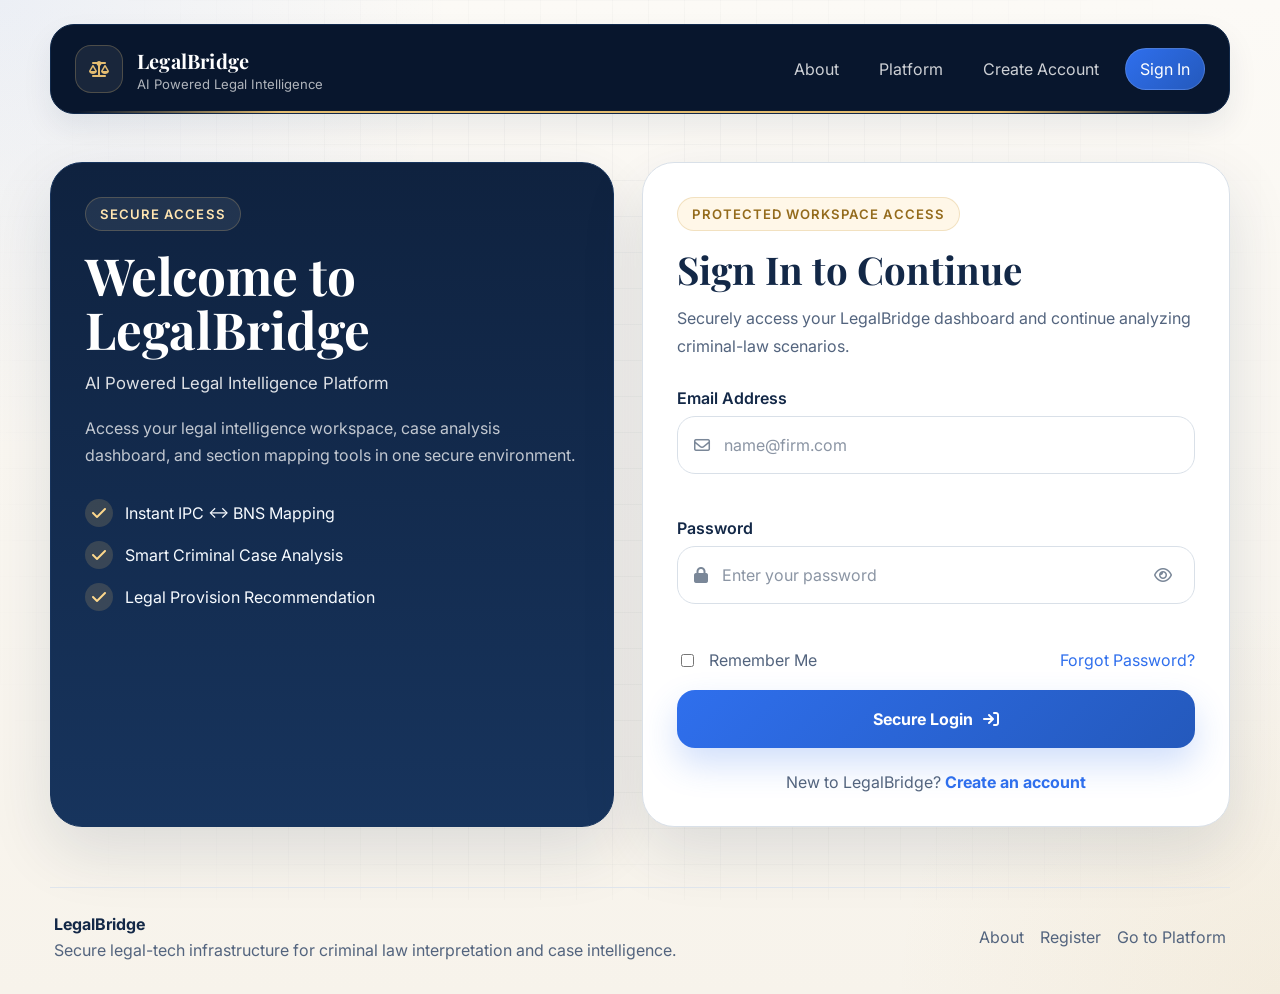
==== commit f268b761: "implemented SQLite based user authentication and gated platform access" ====
--- a/frontend/index.html
+++ b/frontend/index.html
@@ -10,6 +10,11 @@
   <link rel="stylesheet" href="https://cdnjs.cloudflare.com/ajax/libs/font-awesome/6.5.2/css/all.min.css">
   <link rel="stylesheet" href="./auth.css">
   <link rel="stylesheet" href="./styles.css">
+  <script>
+    if (window.localStorage.getItem('legalbridge_logged_in') !== 'true') {
+      window.location.replace('signin.html');
+    }
+  </script>
 </head>
 <body class="platform-page">
   <div class="page-shell">
@@ -149,6 +154,28 @@
     </footer>
   </div>
 
+  <div class="section-modal-backdrop" id="sectionDetailModal" aria-hidden="true" onclick="handleSectionModalBackdrop(event)">
+    <section class="section-detail-modal" role="dialog" aria-modal="true" aria-labelledby="sectionModalTitle">
+      <button class="section-modal-close" type="button" aria-label="Close section details" onclick="closeSectionModal()">
+        <i class="fa-solid fa-xmark"></i>
+      </button>
+      <div class="section-modal-header">
+        <span class="section-modal-badge" id="sectionModalBadge">IPC &sect;302</span>
+        <h2 id="sectionModalTitle">Section title</h2>
+      </div>
+      <div class="section-modal-body">
+        <div class="section-modal-block">
+          <span class="section-modal-label">Complete statutory text</span>
+          <p id="sectionModalDescription"></p>
+        </div>
+        <div class="section-modal-block section-modal-mapping">
+          <span class="section-modal-label">Equivalent mapped section</span>
+          <p id="sectionModalMapping"></p>
+        </div>
+      </div>
+    </section>
+  </div>
+
   <script src="./legal-data.js"></script>
   <script src="./auth.js"></script>
   <script src="./app.js"></script>
--- a/frontend/styles.css
+++ b/frontend/styles.css
@@ -270,6 +270,20 @@
   border: 1px solid var(--slate-line);
   background: var(--white);
   box-shadow: var(--shadow-md);
+  cursor: pointer;
+  transition: border-color 0.22s ease, box-shadow 0.22s ease, transform 0.22s ease;
+}
+
+.result-card:hover,
+.result-card:focus-visible {
+  border-color: rgba(199, 154, 66, 0.4);
+  box-shadow: 0 22px 42px rgba(22, 34, 51, 0.14);
+  transform: translateY(-3px);
+}
+
+.result-card:focus-visible {
+  outline: 3px solid rgba(199, 154, 66, 0.28);
+  outline-offset: 3px;
 }
 
 .result-card-header {
@@ -347,6 +361,137 @@
   color: var(--gold-500);
 }
 
+.section-modal-backdrop {
+  position: fixed;
+  inset: 0;
+  z-index: 1000;
+  display: grid;
+  place-items: center;
+  padding: 24px;
+  background: rgba(14, 24, 38, 0.58);
+  backdrop-filter: blur(8px);
+  opacity: 0;
+  visibility: hidden;
+  pointer-events: none;
+  transition: opacity 0.22s ease, visibility 0.22s ease;
+}
+
+.section-modal-backdrop.open {
+  opacity: 1;
+  visibility: visible;
+  pointer-events: auto;
+}
+
+.section-detail-modal {
+  position: relative;
+  width: min(760px, 100%);
+  max-height: min(82vh, 760px);
+  display: flex;
+  flex-direction: column;
+  overflow: hidden;
+  border-radius: 24px;
+  border: 1px solid rgba(199, 154, 66, 0.28);
+  background: #fffaf0;
+  box-shadow: 0 30px 80px rgba(8, 16, 28, 0.34);
+  transform: translateY(18px) scale(0.96);
+  opacity: 0;
+  transition: transform 0.24s ease, opacity 0.24s ease;
+}
+
+.section-modal-backdrop.open .section-detail-modal {
+  transform: translateY(0) scale(1);
+  opacity: 1;
+}
+
+.section-modal-header {
+  padding: 28px 32px 20px;
+  border-bottom: 1px solid rgba(199, 154, 66, 0.2);
+  background: linear-gradient(180deg, #fffaf0, #fff6e8);
+}
+
+.section-modal-badge {
+  display: inline-flex;
+  align-items: center;
+  min-height: 34px;
+  padding: 0 14px;
+  border-radius: 999px;
+  color: #8f6718;
+  font-size: 0.78rem;
+  font-weight: 800;
+  letter-spacing: 0.04em;
+  border: 1px solid rgba(199, 154, 66, 0.34);
+  background: #fff2cf;
+}
+
+.section-modal-header h2 {
+  margin: 14px 44px 0 0;
+  color: var(--ink);
+  font-family: "Playfair Display", serif;
+  font-size: clamp(1.35rem, 2.4vw, 2rem);
+  line-height: 1.2;
+}
+
+.section-modal-close {
+  position: absolute;
+  top: 20px;
+  right: 20px;
+  width: 42px;
+  height: 42px;
+  display: grid;
+  place-items: center;
+  border-radius: 999px;
+  border: 1px solid rgba(28, 42, 62, 0.12);
+  color: var(--ink);
+  background: rgba(255, 255, 255, 0.78);
+  cursor: pointer;
+  transition: background 0.2s ease, box-shadow 0.2s ease, transform 0.2s ease;
+}
+
+.section-modal-close:hover,
+.section-modal-close:focus-visible {
+  background: var(--white);
+  box-shadow: 0 12px 26px rgba(22, 34, 51, 0.16);
+  transform: translateY(-1px);
+}
+
+.section-modal-body {
+  padding: 24px 32px 30px;
+  overflow-y: auto;
+}
+
+.section-modal-block + .section-modal-block {
+  margin-top: 22px;
+  padding-top: 18px;
+  border-top: 1px solid rgba(28, 42, 62, 0.1);
+}
+
+.section-modal-label {
+  display: block;
+  margin-bottom: 8px;
+  color: #8f6718;
+  font-size: 0.76rem;
+  font-weight: 800;
+  letter-spacing: 0.08em;
+  text-transform: uppercase;
+}
+
+.section-modal-body p {
+  margin: 0;
+  color: var(--ink-soft);
+  font-size: 0.96rem;
+  line-height: 1.82;
+  white-space: pre-wrap;
+}
+
+.section-modal-mapping p {
+  color: var(--ink);
+  font-weight: 700;
+}
+
+body.modal-open {
+  overflow: hidden;
+}
+
 .mapping-caption,
 .mapping-more,
 .mapping-empty,
@@ -469,4 +614,14 @@
   }
 
   .workspace-header-copy h1 { font-size: 1.6rem; }
-}
+
+  .section-modal-backdrop {
+    padding: 14px;
+  }
+
+  .section-modal-header,
+  .section-modal-body {
+    padding-left: 20px;
+    padding-right: 20px;
+  }
+}
